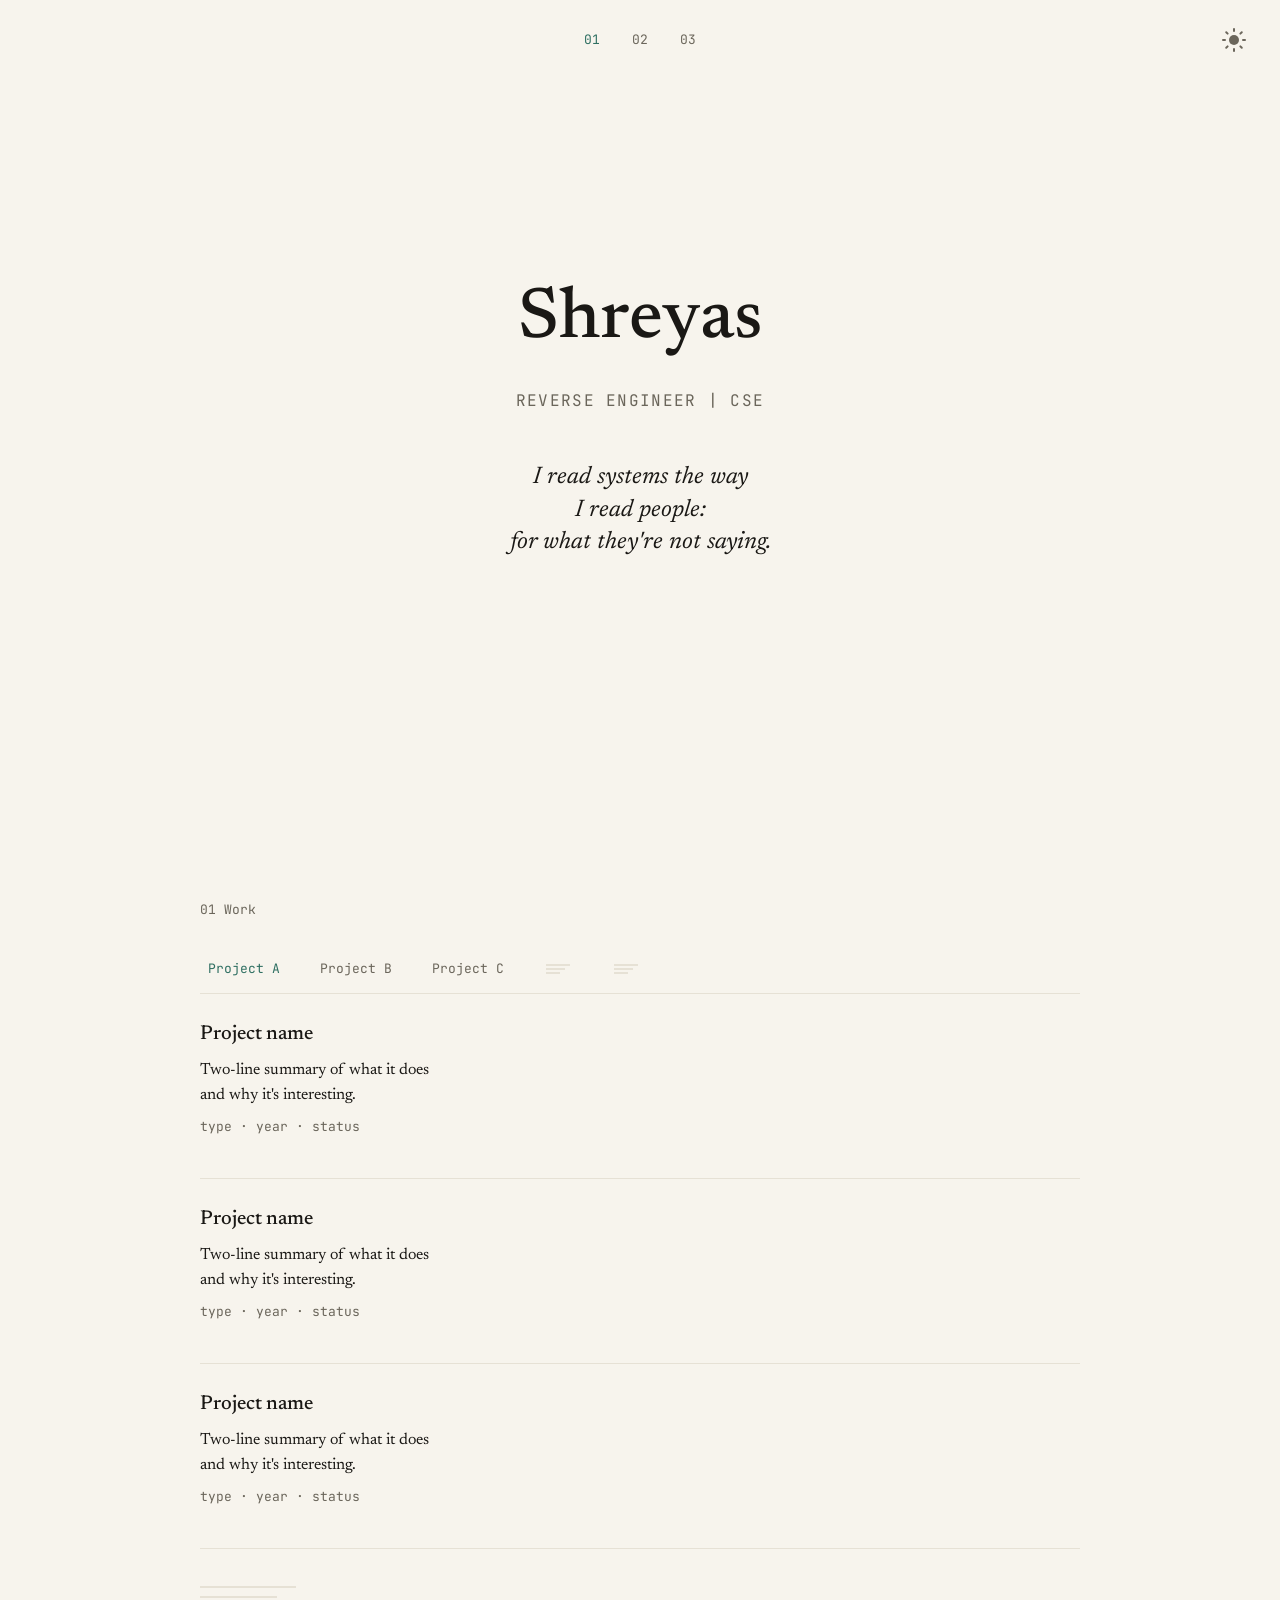
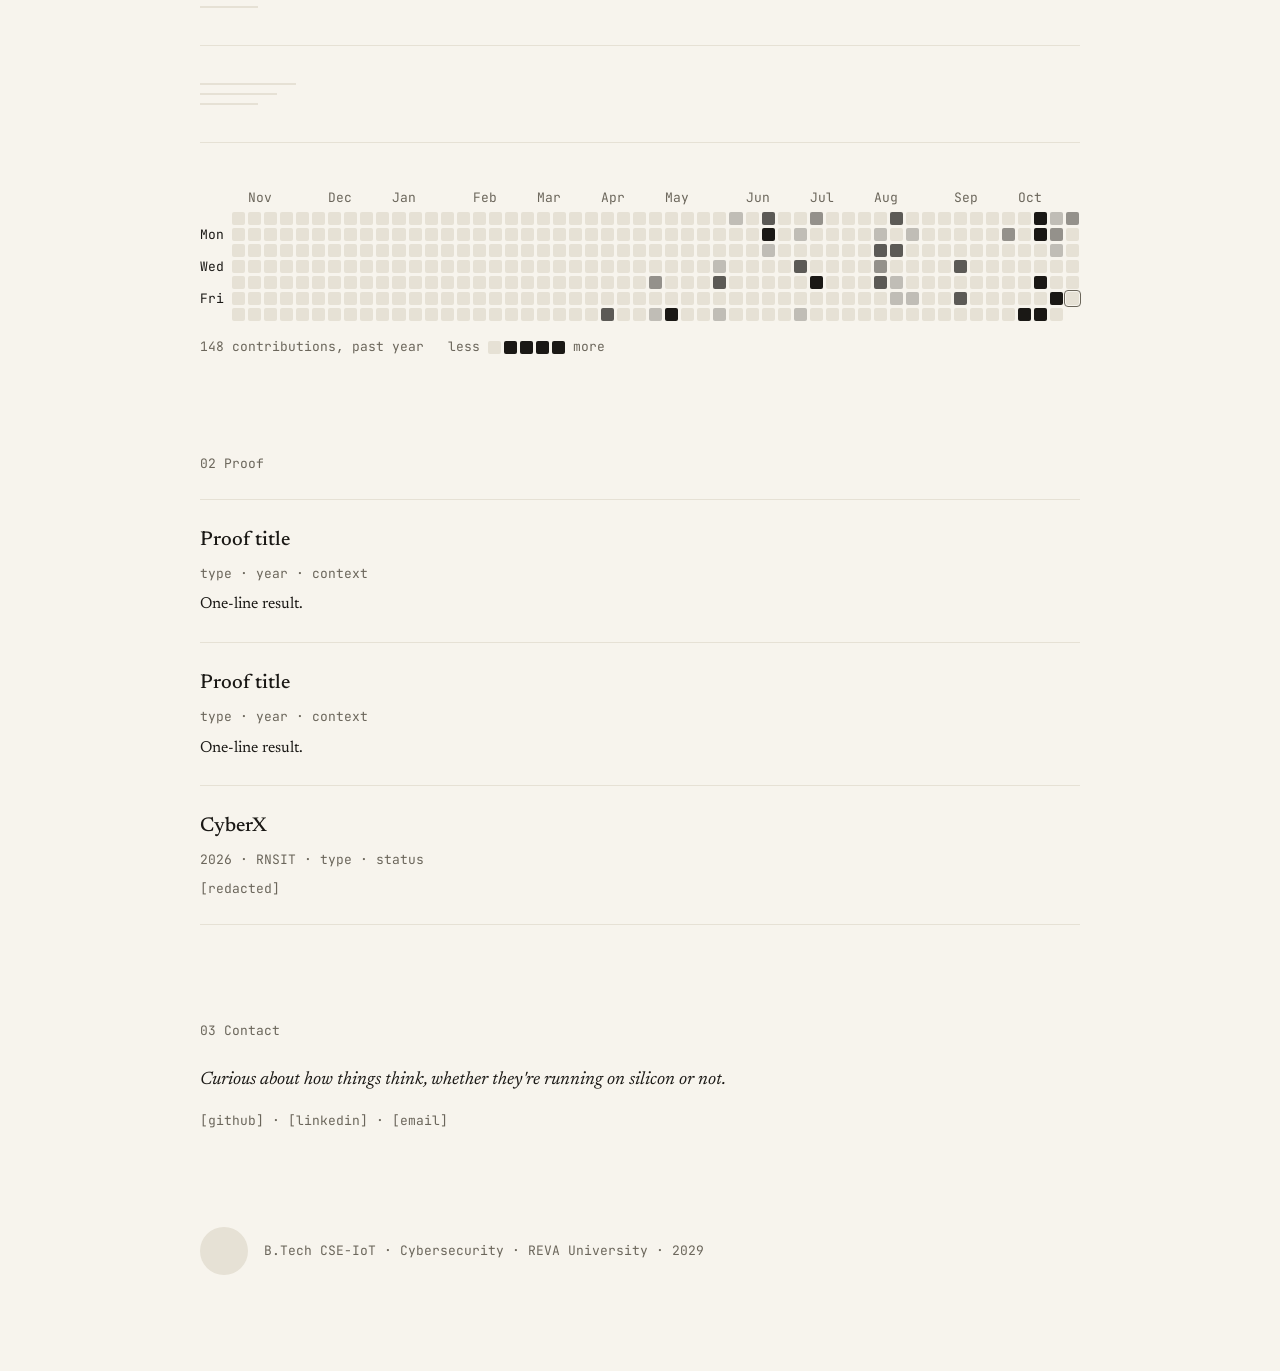
==== index.html @ 05c8cd56 "motion: simple hero disperse, aligned top row" ====
<!DOCTYPE html>
<html lang="en">
<head>
  <meta charset="UTF-8">
  <meta name="viewport" content="width=device-width, initial-scale=1.0, viewport-fit=cover">
  <title>Shreyas | Portfolio</title>
  <meta name="description" content="Reverse Engineer | CSE">

  <!-- Open Graph -->
  <meta property="og:title" content="Shreyas | Portfolio">
  <meta property="og:description" content="Reverse Engineer | CSE">
  <!-- TODO(domain): Set absolute URL once production domain is finalized (e.g. https://<domain>/assets/og.png) -->
  <meta property="og:image" content="assets/og.png">
  <meta property="og:type" content="website">

  <!-- Favicon & Touch Icons -->
  <link rel="icon" type="image/png" sizes="32x32" href="assets/favicon-32.png">
  <link rel="icon" type="image/png" sizes="192x192" href="assets/favicon-192.png">
  <link rel="apple-touch-icon" sizes="180x180" href="assets/apple-touch-icon.png">

  <!-- Fonts: self-hosted (styles.css), above-the-fold faces preloaded -->
  <link rel="preload" href="assets/fonts/newsreader-roman.woff2" as="font" type="font/woff2" crossorigin>
  <link rel="preload" href="assets/fonts/newsreader-italic.woff2" as="font" type="font/woff2" crossorigin>
  <link rel="preload" href="assets/fonts/jetbrains-mono.woff2" as="font" type="font/woff2" crossorigin>

  <!-- Browser chrome: --color-bg per theme. These values mirror the CSS tokens. -->
  <meta name="theme-color" content="#F7F4ED">
  <meta name="theme-color" content="#F7F4ED" media="(prefers-color-scheme: light)">
  <meta name="theme-color" content="#0F0E0E" media="(prefers-color-scheme: dark)">

  <!-- Theme Initialization to prevent FOUC -->
  <script>
    (function() {
      function getTheme() {
        try { return localStorage.getItem('theme'); } catch(e) { return null; }
      }
      var theme = getTheme();
      if (theme === 'dark' || theme === 'light') {
        document.documentElement.setAttribute('data-theme', theme);
      } else {
        document.documentElement.setAttribute('data-theme', window.matchMedia('(prefers-color-scheme: dark)').matches ? 'dark' : 'light');
      }

      // Browser chrome follows the resolved theme (saved override included),
      // reusing the hex from the matching meta above.
      var resolved = document.documentElement.getAttribute('data-theme');
      var metas = document.querySelectorAll('meta[name="theme-color"]');
      var color = document.querySelector('meta[name="theme-color"][media*="' + resolved + '"]').getAttribute('content');
      for (var i = 0; i < metas.length; i++) metas[i].setAttribute('content', color);
    })();
  </script>
  <link rel="stylesheet" href="styles.css">
</head>
<body>

  <header class="topbar">
    <div class="topbar-inner">
      <a class="topbar-name" href="#top">Shreyas</a>
      <nav aria-label="Primary navigation">
        <ul class="nav-list">
          <li><a href="#work" class="nav-link" data-section="work" aria-current="location"><span class="nav-copy">Work</span></a></li>
          <li><a href="#proof" class="nav-link" data-section="proof"><span class="nav-copy">Proof</span></a></li>
          <!-- Uncomment this link when enabling the Writeups section.
          <li><a href="#writeups" class="nav-link" data-section="writeups"><span class="nav-copy">Writeups</span></a></li>
          -->
          <li><a href="#contact" class="nav-link" data-section="contact"><span class="nav-copy">Contact</span></a></li>
        </ul>
      </nav>
    </div>

    <button class="theme-toggle" aria-label="Toggle theme" title="Toggle theme">
      <svg width="24" height="24" viewBox="0 0 24 24" fill="none" stroke="currentColor" stroke-width="2" stroke-linecap="round" stroke-linejoin="round">
        <mask id="moon-mask">
          <rect x="0" y="0" width="100%" height="100%" fill="white"/>
          <circle class="moon-mask" cx="15" cy="9" r="6" fill="black"/>
        </mask>
        <circle class="sun-core" cx="12" cy="12" r="5" mask="url(#moon-mask)" fill="currentColor" stroke="none"/>
        <g class="sun-rays">
          <line x1="12" y1="1" x2="12" y2="3"/>
          <line x1="12" y1="21" x2="12" y2="23"/>
          <line x1="4.22" y1="4.22" x2="5.64" y2="5.64"/>
          <line x1="18.36" y1="18.36" x2="19.78" y2="19.78"/>
          <line x1="1" y1="12" x2="3" y2="12"/>
          <line x1="21" y1="12" x2="23" y2="12"/>
          <line x1="4.22" y1="19.78" x2="5.64" y2="18.36"/>
          <line x1="18.36" y1="5.64" x2="19.78" y2="4.22"/>
        </g>
      </svg>
    </button>
  </header>

  <main class="site-main">
    <section id="top" class="hero" aria-labelledby="hero-name">
      <div class="hero-content">
        <h1 class="hero-name" id="hero-name">Shreyas</h1>
        <p class="hero-title">REVERSE ENGINEER | CSE</p>
        <blockquote class="hero-quote">
          <span>I read systems the way</span>
          <span>I read people:</span>
          <span>for what they're not saying.</span>
        </blockquote>
      </div>
    </section>

    <div class="content-column">
      <section id="work" class="section" aria-labelledby="work-heading">
        <h2 id="work-heading" class="section-label">Work</h2>
        <div class="work-tablist" role="tablist" aria-label="Work projects" aria-orientation="horizontal">
          <button id="work-tab-01" class="work-tab" type="button" role="tab" aria-selected="true" aria-controls="work-panel-01" tabindex="0" data-repo="">Project A</button>
          <button id="work-tab-02" class="work-tab" type="button" role="tab" aria-selected="false" aria-controls="work-panel-02" tabindex="-1" data-repo="">Project B</button>
          <button id="work-tab-03" class="work-tab" type="button" role="tab" aria-selected="false" aria-controls="work-panel-03" tabindex="-1" data-repo="">Project C</button>
          <button id="work-tab-04" class="work-tab work-tab--redacted" type="button" role="tab" aria-selected="false" aria-controls="work-panel-04" aria-label="Redacted" tabindex="-1" data-repo=""><span class="redacted-bars" aria-hidden="true"><span></span><span></span><span></span></span></button>
          <button id="work-tab-05" class="work-tab work-tab--redacted" type="button" role="tab" aria-selected="false" aria-controls="work-panel-05" aria-label="Redacted" tabindex="-1" data-repo=""><span class="redacted-bars" aria-hidden="true"><span></span><span></span><span></span></span></button>
          <span class="work-tab-underline" aria-hidden="true"></span>
        </div>

        <div class="work-panels">
          <div id="work-panel-01" class="work-panel is-current" role="tabpanel" aria-labelledby="work-tab-01" tabindex="0" data-repo="">
            <h3 class="work-title" data-placeholder>Project name</h3>
            <p class="work-summary" data-placeholder>Two-line summary of what it does<br>and why it's interesting.</p>
            <p class="work-meta" data-placeholder>type · year · status</p>
            <div class="work-links">
              <a class="work-link" data-url="" data-placeholder="GitHub URL" hidden>[github]</a>
              <a class="work-link" data-url="" data-placeholder="site URL" hidden>[site]</a>
            </div>
          </div>
          <div id="work-panel-02" class="work-panel" role="tabpanel" aria-labelledby="work-tab-02" tabindex="0" data-repo="">
            <h3 class="work-title" data-placeholder>Project name</h3>
            <p class="work-summary" data-placeholder>Two-line summary of what it does<br>and why it's interesting.</p>
            <p class="work-meta" data-placeholder>type · year · status</p>
            <div class="work-links">
              <a class="work-link" data-url="" data-placeholder="GitHub URL" hidden>[github]</a>
              <a class="work-link" data-url="" data-placeholder="site URL" hidden>[site]</a>
            </div>
          </div>
          <div id="work-panel-03" class="work-panel" role="tabpanel" aria-labelledby="work-tab-03" tabindex="0" data-repo="">
            <h3 class="work-title" data-placeholder>Project name</h3>
            <p class="work-summary" data-placeholder>Two-line summary of what it does<br>and why it's interesting.</p>
            <p class="work-meta" data-placeholder>type · year · status</p>
            <div class="work-links">
              <a class="work-link" data-url="" data-placeholder="GitHub URL" hidden>[github]</a>
              <a class="work-link" data-url="" data-placeholder="site URL" hidden>[site]</a>
            </div>
          </div>
          <div id="work-panel-04" class="work-panel work-panel--redacted" role="tabpanel" aria-labelledby="work-tab-04" tabindex="0" data-repo="">
            <div class="redacted-reveal" role="group" aria-label="Redacted" tabindex="0">
              <span class="redacted-bars" aria-hidden="true"><span></span><span></span><span></span></span>
              <span class="redacted-copy" aria-hidden="true">in progress</span>
            </div>
          </div>
          <div id="work-panel-05" class="work-panel work-panel--redacted" role="tabpanel" aria-labelledby="work-tab-05" tabindex="0" data-repo="">
            <div class="redacted-reveal" role="group" aria-label="Redacted" tabindex="0">
              <span class="redacted-bars" aria-hidden="true"><span></span><span></span><span></span></span>
              <span class="redacted-copy" aria-hidden="true">in progress</span>
            </div>
          </div>
        </div>

        <!-- Existing contribution renderer; data remains in GitHub GraphQL calendar shape. -->
        <div class="contrib" data-src="data/contributions.json">
          <div class="contrib-scroll">
            <div class="contrib-wrap">
              <div class="contrib-head">
                <div class="contrib-weekdays-spacer" aria-hidden="true"></div>
                <div class="contrib-months" aria-hidden="true"></div>
              </div>
              <div class="contrib-body">
                <div class="contrib-weekdays" aria-hidden="true">
                  <span class="contrib-weekday"></span>
                  <span class="contrib-weekday">Mon</span>
                  <span class="contrib-weekday"></span>
                  <span class="contrib-weekday">Wed</span>
                  <span class="contrib-weekday"></span>
                  <span class="contrib-weekday">Fri</span>
                  <span class="contrib-weekday"></span>
                </div>
                <div class="contrib-grid" role="img" aria-label="GitHub contributions, past year"></div>
              </div>
            </div>
          </div>
          <div class="contrib-tooltip" aria-hidden="true"></div>
          <p class="contrib-meta">
            <span class="contrib-total">148 contributions, past year</span>
            <span class="contrib-legend" role="group" aria-label="Filter contribution intensity">
              less
              <span class="contrib-swatches">
                <span class="contrib-cell" data-level="0" tabindex="0" role="button" aria-label="Filter level 0"></span>
                <span class="contrib-cell" data-level="1" tabindex="0" role="button" aria-label="Filter level 1"></span>
                <span class="contrib-cell" data-level="2" tabindex="0" role="button" aria-label="Filter level 2"></span>
                <span class="contrib-cell" data-level="3" tabindex="0" role="button" aria-label="Filter level 3"></span>
                <span class="contrib-cell" data-level="4" tabindex="0" role="button" aria-label="Filter level 4"></span>
              </span>
              more
            </span>
          </p>
          <span class="contrib-live" aria-live="polite"></span>
        </div>
      </section>

      <section id="proof" class="section" aria-labelledby="proof-heading">
        <h2 id="proof-heading" class="section-label">Proof</h2>
        <div class="proof-list">
          <article class="proof-row">
            <h3 class="proof-title" data-placeholder>Proof title</h3>
            <p class="proof-meta" data-placeholder>type · year · context</p>
            <p class="proof-result" data-placeholder>One-line result.</p>
          </article>
          <article class="proof-row">
            <h3 class="proof-title" data-placeholder>Proof title</h3>
            <p class="proof-meta" data-placeholder>type · year · context</p>
            <p class="proof-result" data-placeholder>One-line result.</p>
          </article>
          <article class="proof-row">
            <h3 class="proof-title">CyberX</h3>
            <p class="proof-meta">2026 · RNSIT · <span data-placeholder>type · status</span></p>
            <p class="proof-result proof-result--withheld">[redacted]</p>
          </article>
        </div>
      </section>

      <!-- Uncomment this section when enabling the Writeups navigation link.
      <section id="writeups" class="section">
        <h2 class="section-label">Writeups</h2>
        <div class="divider"></div>
      </section>
      -->

      <section id="contact" class="section" aria-labelledby="contact-heading">
        <h2 id="contact-heading" class="section-label">Contact</h2>
        <p class="contact-statement">Curious about how things think, whether they're running on silicon or not.</p>
        <p class="contact-links">
          <a class="contact-link" href="https://github.com/ShreyasLoL" target="_blank" rel="noopener noreferrer">[github]</a>
          <span aria-hidden="true">·</span>
          <a class="contact-link" href="https://www.linkedin.com/in/shreyasis-5a87722b9/" target="_blank" rel="noopener noreferrer">[linkedin]</a>
          <span aria-hidden="true">·</span>
          <a class="contact-link" href="mailto:your-email@example.com" data-placeholder="email address">[email]</a>
        </p>
      </section>

      <div class="hero-education">
        <div class="avatar" role="img" aria-label="Photo of Shreyas">
          <img
            src="assets/avatar.jpg"
            alt="Shreyas I Sutrave"
            width="48"
            height="48"
            decoding="async"
            onerror="this.parentElement.classList.add('avatar--placeholder'); this.style.display='none';"
          >
        </div>
        <p>B.Tech CSE-IoT · Cybersecurity · REVA University · 2029</p>
      </div>
    </div>
  </main>

  <script src="script.js"></script>
  <script src="contributions.js"></script>
</body>
</html>
---- styles.css ----
/* ============================================================
   Fonts
   ============================================================ */

/* Self-hosted, Latin subset. Newsreader roman is one variable file
   (wght 400–500) so the name and body share a single request. */
@font-face {
  font-family: 'Newsreader';
  font-style: normal;
  font-weight: 400 500;
  font-display: swap;
  src: url('assets/fonts/newsreader-roman.woff2') format('woff2');
}

@font-face {
  font-family: 'Newsreader';
  font-style: italic;
  font-weight: 400;
  font-display: swap;
  src: url('assets/fonts/newsreader-italic.woff2') format('woff2');
}

@font-face {
  font-family: 'JetBrains Mono';
  font-style: normal;
  font-weight: 400;
  font-display: swap;
  src: url('assets/fonts/jetbrains-mono.woff2') format('woff2');
}

/* Metric-matched fallbacks: a local system font resized and re-spaced to
   the webfont, so the swap doesn't move anything. Values come from the font
   files (HarfBuzz-shaped widths of the page copy, OS/2 typo metrics).
   Liberation fonts share Times New Roman / Courier New metrics. */
@font-face {
  font-family: 'Newsreader Fallback';
  font-style: normal;
  font-weight: 400;
  src: local('Times New Roman'), local('TimesNewRomanPSMT'), local('Liberation Serif');
  size-adjust: 105.72%;
  ascent-override: 69.52%;
  descent-override: 25.07%;
  line-gap-override: 0%;
}

@font-face {
  font-family: 'Newsreader Fallback';
  font-style: normal;
  font-weight: 500;
  src: local('Times New Roman'), local('TimesNewRomanPSMT'), local('Liberation Serif');
  size-adjust: 106.15%;
  ascent-override: 69.24%;
  descent-override: 24.96%;
  line-gap-override: 0%;
}

@font-face {
  font-family: 'Newsreader Fallback';
  font-style: italic;
  font-weight: 400;
  src: local('Times New Roman Italic'), local('TimesNewRomanPS-ItalicMT'), local('Liberation Serif Italic');
  size-adjust: 97.74%;
  ascent-override: 75.20%;
  descent-override: 27.11%;
  line-gap-override: 0%;
}

@font-face {
  font-family: 'JetBrains Mono Fallback';
  font-style: normal;
  font-weight: 400;
  src: local('Courier New'), local('CourierNewPSMT'), local('Liberation Mono');
  size-adjust: 99.98%;
  ascent-override: 102.02%;
  descent-override: 30.00%;
  line-gap-override: 0%;
}

/* ============================================================
   Design Tokens
   ============================================================ */

:root {
  /* ---- Spacing (8px base) ---- */
  --space-1: 8px;
  --space-2: 16px;
  --space-3: 24px;
  --space-4: 48px;
  --space-5: 96px;

  /* ---- Typography ---- */
  --font-body: 'Newsreader', 'Newsreader Fallback', serif;
  --font-mono: 'JetBrains Mono', 'JetBrains Mono Fallback', monospace;
  --p: 0;

  --size-name: 30px;
  --size-title: 20px;
  --size-statement: 18px;
  --size-body: 16px;
  --size-meta: 13px;
  --size-hero-name: clamp(44px, 7vw, 72px);
  --size-hero-title: clamp(14px, 1.4vw, 16px);
  --size-hero-quote: clamp(18px, 2vw, 24px);
  --height-topbar: 80px;
  --width-column: 880px;

  --weight-normal: 400;
  --weight-medium: 500;

  --leading-body: 1.6;

  /* ---- Light palette (default) ---- */
  --color-bg: #F7F4ED;
  --color-divider: #E6E1D5;
  --color-secondary: #6B665B;
  --color-text: #1A1815;
  --color-accent: #2F6F62;

  /* Native UI (scrollbars, form controls, overscroll) follows the theme. */
  color-scheme: light;
}

/* ---- Dark palette ---- */
@media (prefers-color-scheme: dark) {
  :root:not([data-theme="light"]) {
    --color-bg: #0F0E0E;
    --color-divider: #282624;
    --color-secondary: #8F8B82;
    --color-text: #ECE8DF;
    --color-accent: #5FB3A0;
    color-scheme: dark;
  }
}

:root[data-theme="dark"] {
  --color-bg: #0F0E0E;
  --color-divider: #282624;
  --color-secondary: #8F8B82;
  --color-text: #ECE8DF;
  --color-accent: #5FB3A0;
  color-scheme: dark;
}

:root[data-theme="light"] {
  --color-bg: #F7F4ED;
  --color-divider: #E6E1D5;
  --color-secondary: #6B665B;
  --color-text: #1A1815;
  --color-accent: #2F6F62;
  color-scheme: light;
}

/* ============================================================
   Reset & Base
   ============================================================ */

*, *::before, *::after {
  margin: 0;
  padding: 0;
  box-sizing: border-box;
}

html {
  scroll-behavior: smooth;
}

body {
  font-family: var(--font-body);
  font-size: var(--size-body);
  font-weight: var(--weight-normal);
  line-height: var(--leading-body);
  color: var(--color-text);
  background-color: var(--color-bg);
  -webkit-font-smoothing: antialiased;
  -moz-osx-font-smoothing: grayscale;
}

/* ---- Selection ---- */

::selection {
  background-color: var(--color-accent);
  color: var(--color-bg);
}

/* ---- Links ---- */

a {
  color: var(--color-text);
  text-decoration: none;
  transition: color 200ms cubic-bezier(0.22, 1, 0.36, 1);
}

@media (hover: hover) {
  a:hover {
    color: var(--color-accent);
  }
}

/* ---- Focus ---- */

:focus-visible {
  outline: 2px solid var(--color-accent);
  outline-offset: 2px;
}

/* ============================================================
   View Transitions (theme switch)
   ============================================================ */

::view-transition-old(root),
::view-transition-new(root) {
  animation: none;
  mix-blend-mode: normal;
}

/* To light (default): new layer on top, grows out of the toggle. */
::view-transition-old(root) {
  z-index: 1;
}

::view-transition-new(root) {
  z-index: 9999;
}

/* To dark: old (light) layer on top, collapses into the toggle. */
.theme-transition-dark::view-transition-old(root) {
  z-index: 9999;
}

.theme-transition-dark::view-transition-new(root) {
  z-index: 1;
}

/* The toggle is captured as its own layer, painted above both root
   snapshots and rendered live, so the icon morph stays visible for the
   whole reveal in either direction (otherwise the static old snapshot
   covers it until the circle reaches the button). */
.theme-toggle {
  view-transition-name: theme-toggle;
}

::view-transition-group(theme-toggle) {
  animation: none;
}

::view-transition-old(theme-toggle) {
  animation: none;
  opacity: 0;
}

::view-transition-new(theme-toggle) {
  animation: none;
  mix-blend-mode: normal;
}

/* While switching, disable transitions so they don't fight the snapshot, except on toggle icon */
html.theme-switching,
html.theme-switching *:not(.theme-toggle):not(.theme-toggle *) {
  transition: none !important;
}

/* ---- Theme Toggle ---- */

.theme-toggle {
  position: fixed;
  top: calc((var(--height-topbar) - 44px) / 2);
  right: 24px;
  z-index: 100;
  display: flex;
  align-items: center;
  justify-content: center;
  width: 44px;
  height: 44px;
  padding: 0;
  background: none;
  border: none;
  cursor: pointer;
  color: var(--color-secondary);
  transition: color 200ms cubic-bezier(0.22, 1, 0.36, 1);
  pointer-events: auto;
}

@media (hover: hover) {
  .theme-toggle:hover {
    color: var(--color-accent);
  }
}

.theme-toggle:focus {
  outline: none;
}

.theme-toggle:focus-visible {
  outline: 2px solid var(--color-accent);
  outline-offset: 2px;
}

/* Sun/Moon icon base & morph (600ms, in sync with the page reveal) */
.theme-toggle svg {
  transform-origin: center;
  transform: rotate(0deg) scale(1);
  transition: transform 600ms cubic-bezier(0.22, 1, 0.36, 1);
}

@media (hover: hover) {
  .theme-toggle:hover svg {
    transform: rotate(0deg) scale(1.08);
  }
}

/* fill-box + center: the rays group's box is centered on the core (12,12),
   so scaling it pulls every ray toward / pushes it away from the core. */
.theme-toggle .sun-core,
.theme-toggle .sun-rays,
.theme-toggle .moon-mask {
  transform-box: fill-box;
  transform-origin: center;
}

/* To light: rays appear immediately and grow out of the core. */
.theme-toggle .sun-rays {
  transition: transform 600ms cubic-bezier(0.22, 1, 0.36, 1) 0ms,
              opacity 240ms cubic-bezier(0.22, 1, 0.36, 1) 0ms;
}

.theme-toggle .sun-core {
  transition: transform 600ms cubic-bezier(0.22, 1, 0.36, 1) 60ms;
}

.theme-toggle .moon-mask {
  transition: transform 600ms cubic-bezier(0.22, 1, 0.36, 1) 100ms;
}

/* Light mode: show sun (rays visible, mask off-screen) */
[data-theme="light"] .theme-toggle svg,
:root:not([data-theme]) .theme-toggle svg {
  transform: rotate(0deg) scale(1);
}

@media (hover: hover) {
  [data-theme="light"] .theme-toggle:hover svg,
  :root:not([data-theme]) .theme-toggle:hover svg {
    transform: rotate(0deg) scale(1.08);
  }
}

[data-theme="light"] .theme-toggle .sun-core,
:root:not([data-theme]) .theme-toggle .sun-core {
  transform: scale(1);
}

[data-theme="light"] .theme-toggle .sun-rays,
:root:not([data-theme]) .theme-toggle .sun-rays {
  transform: scale(1) rotate(0);
  opacity: 1;
}

[data-theme="light"] .theme-toggle .moon-mask,
:root:not([data-theme]) .theme-toggle .moon-mask {
  transform: translate(20px, -20px);
}

/* Dark mode: show moon (rays retracted/hidden, mask slides in) */
[data-theme="dark"] .theme-toggle svg {
  transform: rotate(40deg) scale(1);
}

@media (hover: hover) {
  [data-theme="dark"] .theme-toggle:hover svg {
    transform: rotate(40deg) scale(1.08);
  }
}

[data-theme="dark"] .theme-toggle .sun-core {
  transform: scale(1.35);
}

/* To dark: rays are pulled all the way into the core, fading only as they
   arrive, so the retraction is visible rather than a fade. */
[data-theme="dark"] .theme-toggle .sun-rays {
  transform: scale(0) rotate(-90deg);
  opacity: 0;
  transition: transform 600ms cubic-bezier(0.22, 1, 0.36, 1) 0ms,
              opacity 240ms cubic-bezier(0.22, 1, 0.36, 1) 360ms;
}

[data-theme="dark"] .theme-toggle .moon-mask {
  transform: translate(0, 0);
}

/* System dark with no explicit data-theme */
@media (prefers-color-scheme: dark) {
  :root:not([data-theme]) .theme-toggle svg {
    transform: rotate(40deg) scale(1);
  }

  @media (hover: hover) {
    :root:not([data-theme]) .theme-toggle:hover svg {
      transform: rotate(40deg) scale(1.08);
    }
  }

  :root:not([data-theme]) .theme-toggle .sun-core {
    transform: scale(1.35);
  }

  :root:not([data-theme]) .theme-toggle .sun-rays {
    transform: scale(0) rotate(-90deg);
    opacity: 0;
    transition: transform 600ms cubic-bezier(0.22, 1, 0.36, 1) 0ms,
                opacity 240ms cubic-bezier(0.22, 1, 0.36, 1) 360ms;
  }

  :root:not([data-theme]) .theme-toggle .moon-mask {
    transform: translate(0, 0);
  }
}

/* ============================================================
   Layout
   ============================================================ */

.topbar {
  position: fixed;
  inset: 0 0 auto;
  z-index: 50;
  height: var(--height-topbar);
  background-color: transparent;
  pointer-events: none;
}

.topbar::before {
  content: '';
  position: absolute;
  inset: 0;
  z-index: 0;
  background: color-mix(in srgb, var(--color-bg) 72%, transparent);
  opacity: clamp(0, calc((var(--p) - 0.50) / 0.35), 1);
  -webkit-backdrop-filter: blur(16px);
  backdrop-filter: blur(16px);
  pointer-events: none;
}

@supports not (backdrop-filter: blur(1px)) {
  .topbar::before {
    background: color-mix(in srgb, var(--color-bg) 92%, transparent);
  }
}

@media (prefers-reduced-transparency: reduce) {
  .topbar::before {
    background: var(--color-bg);
    -webkit-backdrop-filter: none;
    backdrop-filter: none;
  }
}

html.theme-switching .topbar::before {
  -webkit-backdrop-filter: none;
  backdrop-filter: none;
}

.topbar::after {
  content: '';
  position: absolute;
  inset: auto 0 0;
  height: 1px;
  background-color: var(--color-divider);
  opacity: clamp(0, calc((var(--p) - 0.50) / 0.35), 1);
  pointer-events: none;
}

.topbar-inner {
  position: relative;
  z-index: 1;
  display: grid;
  grid-template-columns: 1fr auto 1fr;
  align-items: center;
  width: calc(100% - var(--space-3) - var(--space-3));
  max-width: var(--width-column);
  height: 100%;
  margin-inline: auto;
  pointer-events: auto;
}

.topbar nav {
  grid-column: 2;
  grid-row: 1;
}

.topbar-name {
  grid-column: 1;
  grid-row: 1;
  justify-self: start;
  font-size: var(--size-name);
  font-weight: var(--weight-medium);
  opacity: clamp(0, calc((var(--p) - 0.60) / 0.25), 1);
}

.nav-list {
  display: flex;
  align-items: center;
  gap: var(--space-3);
  list-style: none;
  counter-reset: nav;
}

.nav-list li {
  counter-increment: nav;
}

.nav-link {
  display: inline-flex;
  align-items: center;
  justify-content: center;
  min-height: 44px;
  min-width: 24px;
  padding-block: var(--space-1);
  font-family: var(--font-mono);
  font-size: var(--size-meta);
  color: var(--color-secondary);
  transition: color 200ms cubic-bezier(0.22, 1, 0.36, 1);
}

.nav-link::before {
  content: counter(nav, decimal-leading-zero);
}

.nav-link[aria-current="location"] {
  color: var(--color-accent);
}

.nav-copy {
  position: absolute;
  width: 1px;
  height: 1px;
  padding: 0;
  margin: -1px;
  overflow: hidden;
  clip-path: inset(50%);
  white-space: nowrap;
}

@media (hover: hover) {
  .nav-link:hover {
    color: var(--color-accent);
  }
}

.hero {
  display: grid;
  place-items: center;
  height: 100svh;
  min-height: 100svh;
  padding-block: var(--height-topbar) calc(var(--space-5) + var(--space-4));
  text-align: center;
}

.hero-content {
  display: flex;
  flex-direction: column;
  align-items: center;
  gap: 0;
  width: calc(100% - var(--space-3) - var(--space-3));
}

.hero-name {
  font-size: var(--size-hero-name);
  font-weight: var(--weight-medium);
  line-height: 1.2;
  text-wrap: balance;
  opacity: clamp(0, calc((0.65 - var(--p)) / 0.55), 1);
  transform: translateY(calc(-24px * clamp(0, calc(var(--p) / 0.65), 1)));
}

.hero-name.is-entering {
  animation: hero-enter 300ms cubic-bezier(0.22, 1, 0.36, 1) both;
}

.hero-title.is-entering,
.hero-quote.is-entering,
.hero-education.is-entering {
  animation: hero-enter 300ms cubic-bezier(0.22, 1, 0.36, 1) both;
}

.hero-title.is-entering { animation-delay: 150ms; }
.hero-quote.is-entering { animation-delay: 300ms; }
.hero-education.is-entering { animation-delay: 450ms; }

@keyframes hero-enter {
  from { opacity: 0; transform: translateY(8px); }
  to { opacity: 1; transform: translateY(0); }
}

.hero-title {
  font-family: var(--font-mono);
  font-size: var(--size-hero-title);
  font-weight: var(--weight-normal);
  color: var(--color-secondary);
  letter-spacing: 0.08em;
  opacity: clamp(0, calc((0.50 - var(--p)) / 0.50), 1);
  transform: translateY(calc(-16px * clamp(0, calc(var(--p) / 0.50), 1)));
  margin-top: var(--space-3);
}

.hero-quote {
  font-size: var(--size-hero-quote);
  font-style: italic;
  font-weight: var(--weight-normal);
  line-height: 1.35;
  color: var(--color-text);
  text-wrap: balance;
  opacity: clamp(0, calc((0.35 - var(--p)) / 0.35), 1);
  transform: translateY(calc(-8px * clamp(0, calc(var(--p) / 0.35), 1)));
  margin-top: var(--space-4);
}

.hero-quote span {
  display: block;
}

.hero-education {
  display: flex;
  align-items: center;
  justify-content: flex-start;
  gap: var(--space-2);
  margin-top: var(--space-4);
  font-family: var(--font-mono);
  font-size: var(--size-meta);
  line-height: 1.6;
  color: var(--color-secondary);
  opacity: 1;
}

.is-scrolling .hero-name,
.is-scrolling .hero-title,
.is-scrolling .hero-quote {
  will-change: transform, opacity;
}

.avatar,
.avatar--placeholder {
  flex: 0 0 48px;
  width: 48px;
  height: 48px;
  overflow: hidden;
  border-radius: 50%;
  background-color: var(--color-divider);
}

.avatar img {
  display: block;
  width: 100%;
  height: 100%;
  object-fit: cover;
}

@media (scripting: enabled) {
  .avatar img {
    opacity: 0;
    transition: opacity 300ms cubic-bezier(0.22, 1, 0.36, 1);
  }

  .avatar img.loaded {
    opacity: 1;
  }
}

.avatar img.avatar-fallback {
  display: none;
}

.site-main {
  width: 100%;
}

.content-column {
  width: calc(100% - var(--space-3) - var(--space-3));
  max-width: var(--width-column);
  margin-inline: auto;
  padding-bottom: var(--space-5);
  counter-reset: section;
}

.section {
  margin-bottom: var(--space-5);
  scroll-margin-top: var(--height-topbar);
}

.content-column > .section {
  counter-increment: section;
}

.section:last-child {
  margin-bottom: 0;
}

.section-label {
  margin-bottom: var(--space-3);
  font-family: var(--font-mono);
  font-size: var(--size-meta);
  font-weight: var(--weight-normal);
  color: var(--color-secondary);
}

.content-column > .section > .section-label::before {
  content: counter(section, decimal-leading-zero) " ";
}

.divider {
  width: 100%;
  border: 0;
  border-top: 1px solid var(--color-divider);
}

/* ============================================================
   Work tabs and panels
   ============================================================ */

.work-tablist {
  position: relative;
  display: flex;
  align-items: center;
  gap: var(--space-3);
  width: 100%;
  overflow-x: auto;
  scrollbar-width: none;
  border-bottom: 1px solid var(--color-divider);
}

.work-tablist::-webkit-scrollbar {
  display: none;
}

.work-tab {
  flex: 0 0 auto;
  min-height: var(--space-4);
  padding-inline: var(--space-1);
  border: 0;
  background: transparent;
  font-family: var(--font-mono);
  font-size: var(--size-meta);
  color: var(--color-secondary);
  white-space: nowrap;
  cursor: pointer;
  transition: color 200ms cubic-bezier(0.22, 1, 0.36, 1);
}

.work-tab[aria-selected="true"] {
  color: var(--color-accent);
}

@media (hover: hover) {
  .work-tab:hover {
    color: var(--color-accent);
  }
}

.work-tab-underline {
  position: absolute;
  left: 0;
  bottom: -1px;
  width: 1px;
  height: 2px;
  background-color: var(--color-accent);
  transform: translateX(var(--tab-x, 0)) scaleX(var(--tab-scale, 0));
  transform-origin: left center;
  transition: transform 200ms cubic-bezier(0.22, 1, 0.36, 1);
  pointer-events: none;
}

.work-panels {
  display: block;
  margin-top: var(--space-3);
}

.work-panel {
  padding-block: var(--space-3);
  border-bottom: 1px solid var(--color-divider);
}

.work-panel:first-child {
  padding-top: 0;
}

.work-panels.is-enhanced {
  display: grid;
}

.work-panels.is-enhanced .work-panel {
  grid-area: 1 / 1;
  padding: 0;
  border: 0;
  opacity: 0;
  transform: translateY(2px);
  transition: opacity 200ms cubic-bezier(0.22, 1, 0.36, 1),
              transform 200ms cubic-bezier(0.22, 1, 0.36, 1);
}

.work-panels.is-enhanced .work-panel.is-current {
  opacity: 1;
  transform: translateY(0);
}

.work-title,
.proof-title {
  margin-bottom: var(--space-1);
  font-size: var(--size-title);
  font-weight: var(--weight-medium);
  line-height: var(--leading-body);
}

.work-summary {
  margin-bottom: var(--space-1);
  text-wrap: pretty;
}

.work-meta,
.proof-meta,
.proof-result--withheld {
  font-family: var(--font-mono);
  font-size: var(--size-meta);
  color: var(--color-secondary);
}

.work-links {
  display: flex;
  flex-wrap: wrap;
  gap: var(--space-3);
  margin-top: var(--space-2);
}

.work-link {
  font-family: var(--font-mono);
  font-size: var(--size-meta);
  color: var(--color-secondary);
}

.work-link[hidden] {
  display: none;
}

.redacted-reveal {
  position: relative;
  display: flex;
  align-items: center;
  width: max-content;
  min-height: var(--space-4);
  max-width: 100%;
  cursor: pointer;
}

.redacted-bars {
  display: flex;
  flex-direction: column;
  gap: var(--space-1);
  width: var(--space-5);
  transition: opacity 200ms cubic-bezier(0.22, 1, 0.36, 1);
}

.work-tab--redacted {
  display: inline-flex;
  align-items: center;
  justify-content: center;
  width: 44px;
}

.work-tab--redacted .redacted-bars {
  gap: 2px;
  width: 24px;
}

.redacted-bars span {
  display: block;
  height: 2px;
  background-color: var(--color-divider);
}

.redacted-bars span:nth-child(2) { width: 80%; }
.redacted-bars span:nth-child(3) { width: 60%; }

.redacted-copy {
  position: absolute;
  inset: 0;
  display: flex;
  align-items: center;
  font-family: var(--font-mono);
  font-size: var(--size-meta);
  color: var(--color-secondary);
  background-color: var(--color-bg);
  clip-path: inset(0 100% 0 0);
  transition: clip-path 200ms cubic-bezier(0.22, 1, 0.36, 1);
  white-space: nowrap;
}

.redacted-reveal:hover .redacted-copy,
.redacted-reveal:focus-visible .redacted-copy {
  clip-path: inset(0 0 0 0);
}

.redacted-reveal:hover .redacted-bars,
.redacted-reveal:focus-visible .redacted-bars {
  opacity: 0;
}

/* ============================================================
   Proof rows and contact
   ============================================================ */

.proof-list {
  border-top: 1px solid var(--color-divider);
}

.proof-row {
  padding-block: var(--space-3);
  border-bottom: 1px solid var(--color-divider);
  transition: transform 200ms cubic-bezier(0.22, 1, 0.36, 1);
}

@media (hover: hover) {
  .proof-row:hover {
    transform: translateX(2px);
  }
}

.proof-row:focus-within {
  transform: translateX(2px);
}

.proof-title {
  margin-bottom: var(--space-1);
}

.proof-result {
  margin-top: var(--space-1);
  text-wrap: pretty;
}

.proof-result--withheld {
  margin-top: var(--space-1);
}

.contact-statement {
  margin-bottom: var(--space-2);
  font-size: var(--size-statement);
  font-style: italic;
  text-wrap: balance;
}

.contact-links {
  display: flex;
  flex-wrap: wrap;
  align-items: center;
  gap: var(--space-1);
  font-family: var(--font-mono);
  font-size: var(--size-meta);
  color: var(--color-secondary);
}

/* ============================================================
   GitHub contribution grid (existing renderer)
   ============================================================ */

.contrib {
  --cg-cell: 9px;
  --cg-gap: 3px;
  --cg-label-w: 32px;
  position: relative;
  margin-top: var(--space-4);
  contain: inline-size;
}

@media (scripting: none) {
  .contrib { display: none; }
}

.contrib-scroll {
  overflow-x: auto;
  overflow-y: hidden;
  padding-block: 4px;
  margin-block: -4px;
  scrollbar-width: none;
}

.contrib-scroll.is-fit { overflow: visible; }
.contrib-scroll::-webkit-scrollbar { display: none; }

.contrib-wrap {
  width: max-content;
  min-width: 100%;
}

.contrib-head {
  display: flex;
  align-items: center;
  margin-bottom: var(--space-1);
}

.contrib-weekdays-spacer {
  width: var(--cg-label-w);
  flex-shrink: 0;
  align-self: stretch;
}

.contrib-months {
  display: grid;
  grid-template-columns: repeat(53, var(--cg-cell));
  gap: var(--cg-gap);
  width: max-content;
  font-family: var(--font-mono);
  font-size: var(--size-meta);
  line-height: 1;
  color: var(--color-secondary);
  user-select: none;
}

.contrib-month { grid-row: 1; white-space: nowrap; }

.contrib-body {
  position: relative;
  display: flex;
  align-items: flex-start;
}

.contrib-weekdays {
  display: grid;
  grid-template-rows: repeat(7, var(--cg-cell));
  gap: var(--cg-gap);
  width: var(--cg-label-w);
  flex-shrink: 0;
  font-family: var(--font-mono);
  font-size: var(--size-meta);
  line-height: 1;
  user-select: none;
  pointer-events: none;
}

.contrib-weekday {
  display: flex;
  align-items: center;
  justify-content: flex-start;
  height: var(--cg-cell);
}

.contrib-scroll:not(.is-fit) .contrib-weekdays,
.contrib-scroll:not(.is-fit) .contrib-weekdays-spacer {
  position: sticky;
  left: 0;
  z-index: 5;
  background-color: var(--color-bg);
}

.contrib-grid {
  display: grid;
  grid-template-rows: repeat(7, var(--cg-cell));
  grid-auto-columns: var(--cg-cell);
  gap: var(--cg-gap);
  width: max-content;
}

.contrib-cell {
  --cell-opacity: 1;
  display: block;
  width: var(--cg-cell);
  height: var(--cg-cell);
  border-radius: 2px;
  background-color: var(--color-divider);
}

.contrib-cell[data-level="1"],
.contrib-cell[data-level="2"],
.contrib-cell[data-level="3"],
.contrib-cell[data-level="4"] {
  background-color: var(--color-text);
}

.contrib-cell[data-level="1"] { --cell-opacity: 0.25; }
.contrib-cell[data-level="2"] { --cell-opacity: 0.45; }
.contrib-cell[data-level="3"] { --cell-opacity: 0.7; }
.contrib-cell[data-level="4"] { --cell-opacity: 1; }

.contrib-grid .contrib-cell {
  opacity: 0;
  transition: opacity 160ms cubic-bezier(0.22, 1, 0.36, 1);
}

.contrib.is-visible .contrib-grid .contrib-cell {
  opacity: var(--cell-opacity);
  transition-delay: calc((var(--col) + var(--row)) * 8ms);
}

.contrib-cell.is-today {
  outline: 1px solid var(--color-secondary);
  outline-offset: 1px;
}

.contrib-cell.is-clickable { cursor: pointer; }

.contrib-grid:focus-visible { outline: none; }

.contrib-grid:focus-visible .contrib-cell.is-active {
  outline: 2px solid var(--color-text);
  outline-offset: 1px;
}

.contrib.is-visible[data-filter-level] .contrib-grid .contrib-cell {
  opacity: 0.25;
  transition-delay: 0s;
}

.contrib.is-visible[data-filter-level="0"] .contrib-grid .contrib-cell[data-level="0"],
.contrib.is-visible[data-filter-level="1"] .contrib-grid .contrib-cell[data-level="1"],
.contrib.is-visible[data-filter-level="2"] .contrib-grid .contrib-cell[data-level="2"],
.contrib.is-visible[data-filter-level="3"] .contrib-grid .contrib-cell[data-level="3"],
.contrib.is-visible[data-filter-level="4"] .contrib-grid .contrib-cell[data-level="4"] {
  opacity: 1;
}

.contrib[data-filter-level] .contrib-swatches .contrib-cell { opacity: 0.25; }

.contrib[data-filter-level="0"] .contrib-swatches .contrib-cell[data-level="0"],
.contrib[data-filter-level="1"] .contrib-swatches .contrib-cell[data-level="1"],
.contrib[data-filter-level="2"] .contrib-swatches .contrib-cell[data-level="2"],
.contrib[data-filter-level="3"] .contrib-swatches .contrib-cell[data-level="3"],
.contrib[data-filter-level="4"] .contrib-swatches .contrib-cell[data-level="4"] {
  opacity: 1;
}

@media (hover: hover) {
  .contrib.is-visible:not([data-filter-level]) .contrib-grid:hover .contrib-cell {
    opacity: 0.6;
    transition-delay: 0s;
  }

  .contrib.is-visible:not([data-filter-level]) .contrib-grid:hover .contrib-cell:hover {
    opacity: 1;
  }
}

.contrib.is-visible:not([data-filter-level]) .contrib-grid:focus-visible .contrib-cell {
  opacity: 0.6;
  transition-delay: 0s;
}

.contrib.is-visible:not([data-filter-level]) .contrib-grid:focus-visible .contrib-cell.is-active {
  opacity: 1;
}

.contrib-tooltip {
  position: absolute;
  top: 0;
  left: 0;
  z-index: 10;
  padding: 4px var(--space-1);
  font-family: var(--font-mono);
  font-size: var(--size-meta);
  color: var(--color-bg);
  background-color: var(--color-text);
  opacity: 0;
  visibility: hidden;
  transition: opacity 150ms cubic-bezier(0.22, 1, 0.36, 1),
              visibility 150ms cubic-bezier(0.22, 1, 0.36, 1);
  pointer-events: none;
}

.contrib-tooltip.is-active { opacity: 1; visibility: visible; }

.contrib-meta {
  display: flex;
  flex-wrap: wrap;
  align-items: center;
  column-gap: var(--space-3);
  row-gap: var(--space-1);
  margin-top: var(--space-2);
  min-height: 1.6em;
  font-family: var(--font-mono);
  font-size: var(--size-meta);
  line-height: 1.6;
  color: var(--color-secondary);
}

.contrib-legend {
  display: inline-flex;
  align-items: center;
  gap: var(--space-1);
}

.contrib-swatches { display: inline-flex; gap: var(--cg-gap); }

.contrib-swatches .contrib-cell { cursor: pointer; }

.contrib-swatches .contrib-cell:focus-visible {
  outline: 2px solid var(--color-text);
  outline-offset: 1px;
}

.contrib-live {
  position: absolute;
  width: 1px;
  height: 1px;
  margin: -1px;
  overflow: hidden;
  clip-path: inset(50%);
  white-space: nowrap;
}

:focus-visible {
  outline: 2px solid var(--color-secondary);
  outline-offset: 2px;
}

/* ============================================================
   404 Page
   ============================================================ */

.page-404 {
  min-height: 100dvh;
  display: flex;
  align-items: center;
  justify-content: center;
}

.content-404 {
  max-width: 480px;
}

.row-404 {
  border-top: 1px solid var(--color-divider);
  border-bottom: none;
  padding-top: var(--space-2);
}

.identity-statement {
  font-size: var(--size-statement);
  font-style: italic;
  color: var(--color-text);
  line-height: var(--leading-body);
}

.contact-link {
  font-family: var(--font-mono);
  font-size: var(--size-meta);
  color: var(--color-secondary);
  transition: color 200ms cubic-bezier(0.22, 1, 0.36, 1);
}

@media (hover: hover) {
  .contact-link:hover {
    color: var(--color-accent);
  }
}
/* ============================================================
   Responsive Layout
   ============================================================ */

@media (max-width: 720px) {
  .hero {
    height: 100svh;
    min-height: 100svh;
  }

  .content-column {
    margin-top: var(--space-2);
    padding-bottom: calc(var(--space-5) + env(safe-area-inset-bottom));
  }

  .section {
    margin-bottom: calc(var(--space-3) + var(--space-3) + var(--space-2));
  }
}

@media (max-width: 480px) {
  .topbar-inner {
    width: calc(100% - var(--space-2) - var(--space-2));
  }

  .nav-list {
    gap: var(--space-1);
  }

  .nav-link {
    min-width: 36px;
  }
}

@media (pointer: coarse) and (min-width: 721px) {
  .nav-list {
    gap: 0;
  }

  .nav-link {
    min-width: 44px;
  }
}

@media (prefers-reduced-motion: reduce) {
  html {
    scroll-behavior: auto;
  }

  .hero-name.is-entering,
  .hero-title.is-entering,
  .hero-quote.is-entering,
  .hero-education.is-entering {
    animation: none;
  }

  .topbar-name { opacity: clamp(0, calc((var(--p) - 0.5) * 2), 1); }

  .hero-name,
  .hero-title,
  .hero-quote {
    opacity: clamp(0, calc(1 - (var(--p) * 2)), 1);
    transform: none;
  }

  .work-tab,
  a,
  .nav-link,
  .work-tab-underline,
  .work-panels.is-enhanced .work-panel,
  .redacted-bars,
  .redacted-copy,
  .proof-row,
  .contrib-grid .contrib-cell,
  .contrib-tooltip,
  .contact-link {
    transition: none !important;
  }

  .work-panels.is-enhanced .work-panel,
  .proof-row:hover,
  .proof-row:focus-within {
    transform: none;
  }

  .contrib-grid .contrib-cell,
  .contrib.is-visible .contrib-grid .contrib-cell {
    opacity: var(--cell-opacity);
    transition-delay: 0s;
  }

  .is-scrolling .hero-name,
  .is-scrolling .hero-title,
  .is-scrolling .hero-quote {
    will-change: auto;
  }

  .avatar img,
  .theme-toggle,
  .theme-toggle svg,
  .theme-toggle svg * {
    transition: none !important;
  }
}
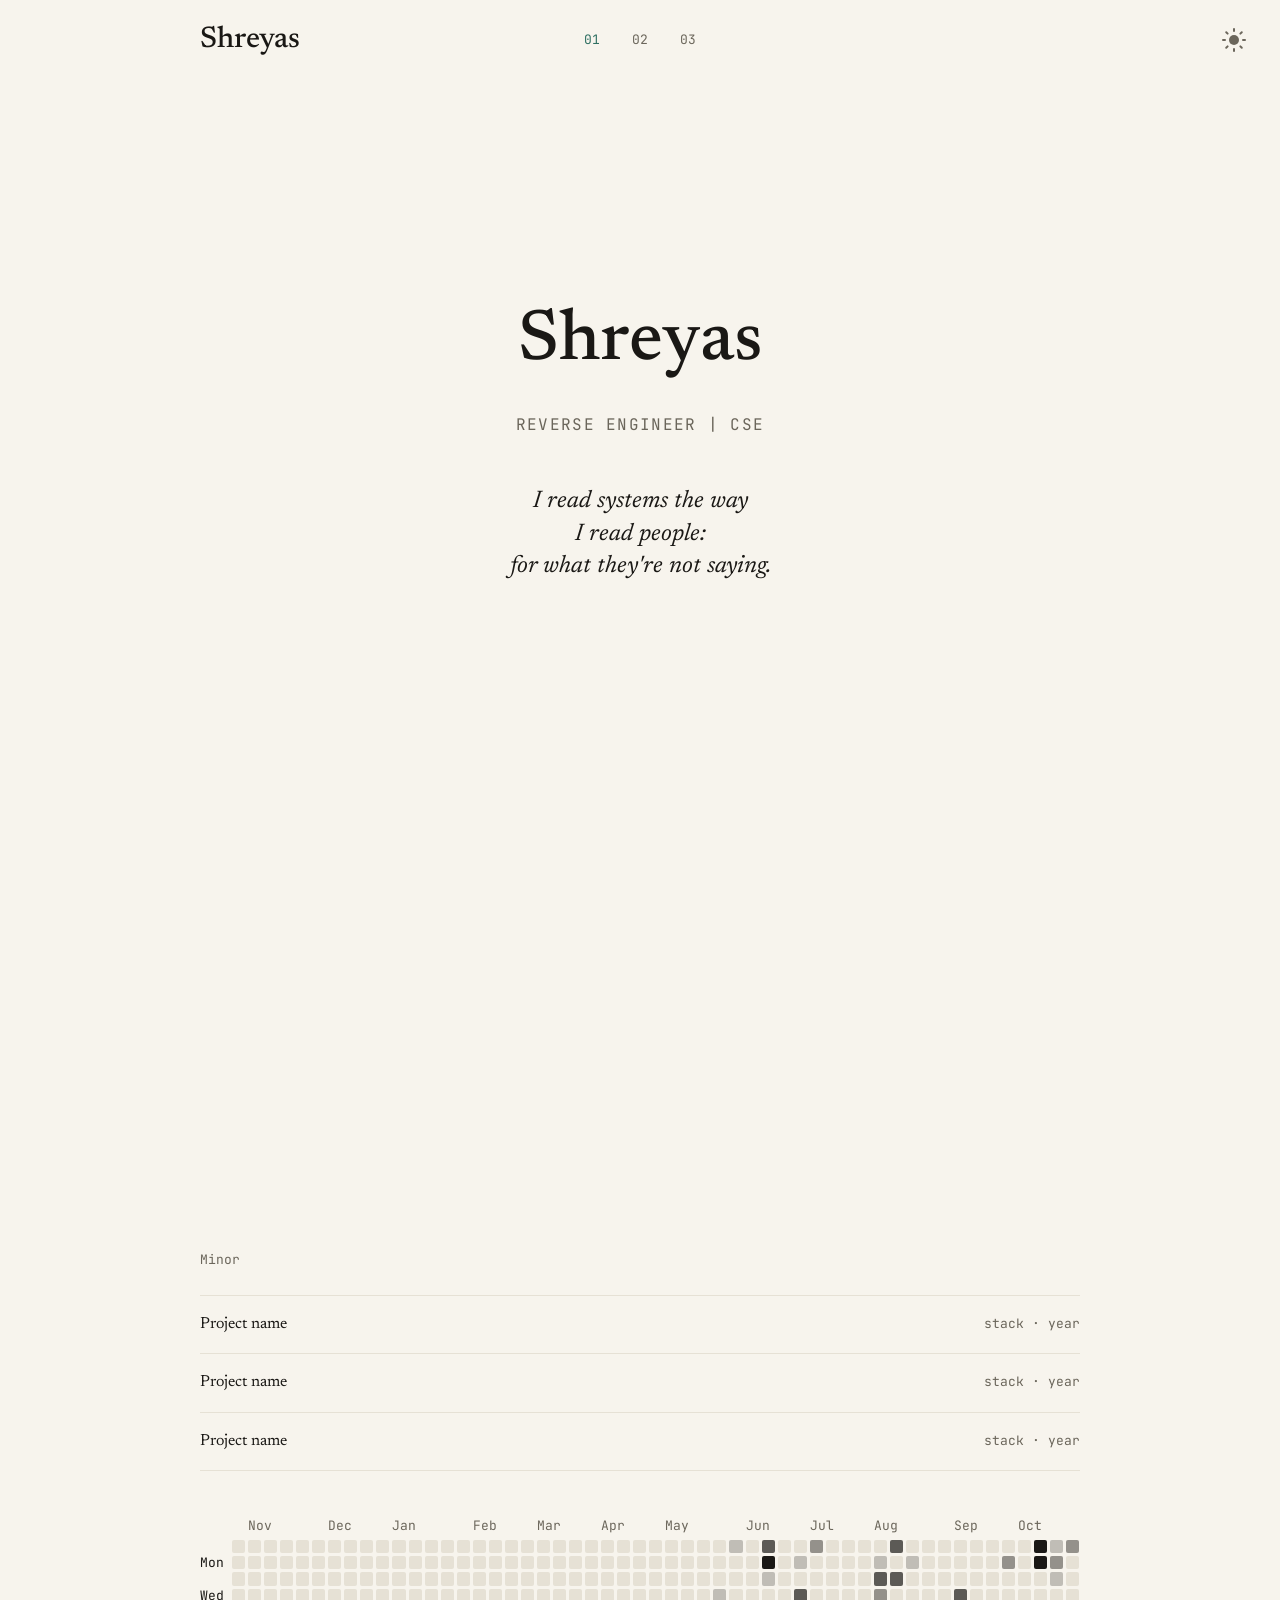
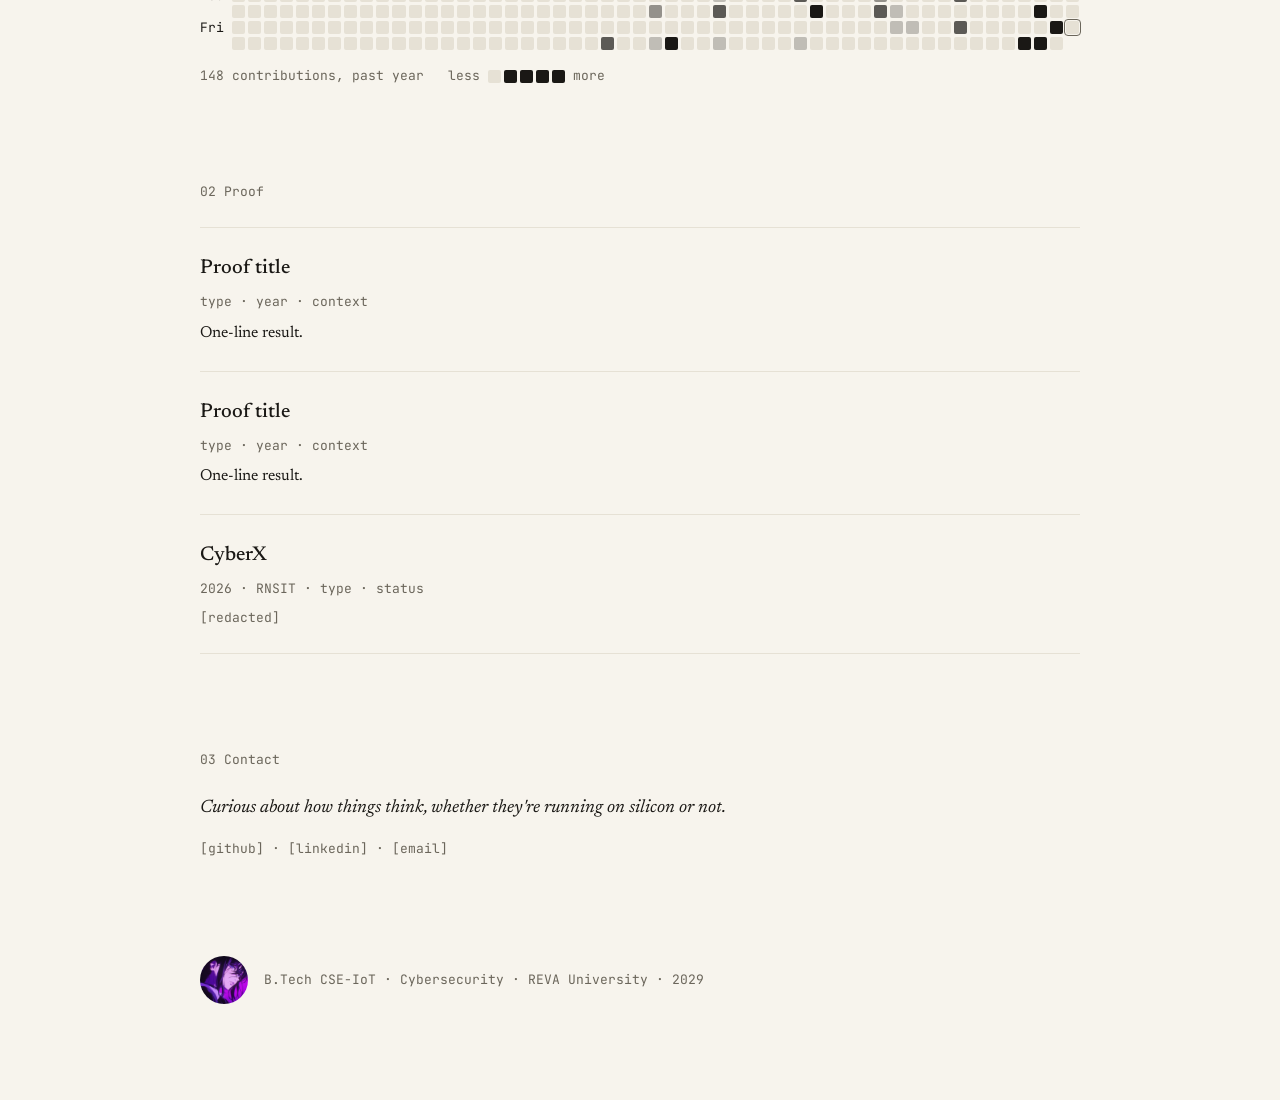
==== commit 145e3623: "work: add minor projects list" ====
--- a/index.html
+++ b/index.html
@@ -156,6 +156,30 @@
           </div>
         </div>
 
+        <div class="minor-work reveal">
+          <h3 class="section-label minor-heading">Minor</h3>
+          <ul class="minor-list">
+            <li class="minor-item">
+              <div class="minor-row" data-url="">
+                <span class="minor-title" data-placeholder>Project name</span>
+                <span class="minor-meta" data-placeholder>stack · year</span>
+              </div>
+            </li>
+            <li class="minor-item">
+              <div class="minor-row" data-url="">
+                <span class="minor-title" data-placeholder>Project name</span>
+                <span class="minor-meta" data-placeholder>stack · year</span>
+              </div>
+            </li>
+            <li class="minor-item">
+              <div class="minor-row" data-url="">
+                <span class="minor-title" data-placeholder>Project name</span>
+                <span class="minor-meta" data-placeholder>stack · year</span>
+              </div>
+            </li>
+          </ul>
+        </div>
+
         <!-- Existing contribution renderer; data remains in GitHub GraphQL calendar shape. -->
         <div class="contrib" data-src="data/contributions.json">
           <div class="contrib-scroll">
--- a/styles.css
+++ b/styles.css
@@ -91,8 +91,6 @@
   /* ---- Typography ---- */
   --font-body: 'Newsreader', 'Newsreader Fallback', serif;
   --font-mono: 'JetBrains Mono', 'JetBrains Mono Fallback', monospace;
-  --p: 0;
-
   --size-name: 30px;
   --size-title: 20px;
   --size-statement: 18px;
@@ -162,6 +160,12 @@
 
 html {
   scroll-behavior: smooth;
+  scrollbar-width: none;
+  scroll-snap-type: y proximity;
+}
+
+html::-webkit-scrollbar {
+  display: none;
 }
 
 body {
@@ -434,30 +438,9 @@
   position: absolute;
   inset: 0;
   z-index: 0;
-  background: color-mix(in srgb, var(--color-bg) 72%, transparent);
+  background: var(--color-bg);
   opacity: clamp(0, calc((var(--p) - 0.50) / 0.35), 1);
-  -webkit-backdrop-filter: blur(16px);
-  backdrop-filter: blur(16px);
   pointer-events: none;
-}
-
-@supports not (backdrop-filter: blur(1px)) {
-  .topbar::before {
-    background: color-mix(in srgb, var(--color-bg) 92%, transparent);
-  }
-}
-
-@media (prefers-reduced-transparency: reduce) {
-  .topbar::before {
-    background: var(--color-bg);
-    -webkit-backdrop-filter: none;
-    backdrop-filter: none;
-  }
-}
-
-html.theme-switching .topbar::before {
-  -webkit-backdrop-filter: none;
-  backdrop-filter: none;
 }
 
 .topbar::after {
@@ -486,6 +469,16 @@
 .topbar nav {
   grid-column: 2;
   grid-row: 1;
+  opacity: clamp(0, calc((var(--p) - 0.60) / 0.25), 1);
+  pointer-events: none;
+}
+
+html.is-past-hero .topbar nav {
+  pointer-events: auto;
+}
+
+.topbar nav:focus-within {
+  opacity: 1;
 }
 
 .topbar-name {
@@ -552,8 +545,9 @@
   place-items: center;
   height: 100svh;
   min-height: 100svh;
-  padding-block: var(--height-topbar) calc(var(--space-5) + var(--space-4));
+  padding-block: var(--height-topbar) var(--space-5);
   text-align: center;
+  scroll-snap-align: start;
 }
 
 .hero-content {
@@ -678,6 +672,7 @@
   width: calc(100% - var(--space-3) - var(--space-3));
   max-width: var(--width-column);
   margin-inline: auto;
+  padding-top: var(--space-4);
   padding-bottom: var(--space-5);
   counter-reset: section;
 }
@@ -686,6 +681,8 @@
   margin-bottom: var(--space-5);
   scroll-margin-top: var(--height-topbar);
 }
+
+#work { scroll-snap-align: start; }
 
 .content-column > .section {
   counter-increment: section;
@@ -701,6 +698,13 @@
   font-size: var(--size-meta);
   font-weight: var(--weight-normal);
   color: var(--color-secondary);
+}
+
+#work > .section-label,
+#work .work-tablist,
+#work .work-panels {
+  opacity: var(--w);
+  transform: translateY(calc((1 - var(--w)) * 16px));
 }
 
 .content-column > .section > .section-label::before {
@@ -901,6 +905,86 @@
 .redacted-reveal:hover .redacted-bars,
 .redacted-reveal:focus-visible .redacted-bars {
   opacity: 0;
+}
+
+/* ============================================================
+   Minor projects list and scroll reveal
+   ============================================================ */
+
+.minor-work {
+  margin-top: var(--space-4);
+}
+
+.minor-list {
+  list-style: none;
+  border-top: 1px solid var(--color-divider);
+}
+
+.minor-item {
+  border-bottom: 1px solid var(--color-divider);
+}
+
+.minor-row {
+  display: flex;
+  align-items: baseline;
+  justify-content: space-between;
+  gap: var(--space-2);
+  padding-block: var(--space-2);
+  color: var(--color-text);
+  transition: transform 200ms cubic-bezier(0.22, 1, 0.36, 1);
+}
+
+@media (hover: hover) {
+  .minor-row:hover {
+    transform: translateX(2px);
+    color: var(--color-text);
+  }
+
+  .minor-row:hover .minor-title {
+    color: var(--color-accent);
+  }
+}
+
+.minor-row:focus-visible,
+.minor-row:focus-within {
+  transform: translateX(2px);
+}
+
+.minor-row:focus-visible .minor-title,
+.minor-row:focus-within .minor-title {
+  color: var(--color-accent);
+}
+
+.minor-title {
+  font-size: var(--size-body);
+  font-weight: var(--weight-normal);
+  color: var(--color-text);
+  transition: color 200ms cubic-bezier(0.22, 1, 0.36, 1);
+}
+
+.minor-meta {
+  flex-shrink: 0;
+  font-family: var(--font-mono);
+  font-size: var(--size-meta);
+  color: var(--color-secondary);
+}
+
+.minor-arrow {
+  margin-left: var(--space-1);
+}
+
+@media (scripting: enabled) {
+  .reveal {
+    opacity: 0;
+    transform: translateY(8px);
+  }
+
+  .reveal.visible {
+    opacity: 1;
+    transform: translateY(0);
+    transition: opacity 300ms cubic-bezier(0.22, 1, 0.36, 1),
+                transform 300ms cubic-bezier(0.22, 1, 0.36, 1);
+  }
 }
 
 /* ============================================================
@@ -1254,18 +1338,18 @@
    ============================================================ */
 
 @media (max-width: 720px) {
-  .hero {
-    height: 100svh;
-    min-height: 100svh;
-  }
-
   .content-column {
-    margin-top: var(--space-2);
     padding-bottom: calc(var(--space-5) + env(safe-area-inset-bottom));
   }
 
   .section {
     margin-bottom: calc(var(--space-3) + var(--space-3) + var(--space-2));
+  }
+
+  .minor-row {
+    flex-direction: column;
+    align-items: flex-start;
+    gap: 0;
   }
 }
 
@@ -1296,6 +1380,7 @@
 @media (prefers-reduced-motion: reduce) {
   html {
     scroll-behavior: auto;
+    scroll-snap-type: none;
   }
 
   .hero-name.is-entering,
@@ -1312,6 +1397,15 @@
   .hero-quote {
     opacity: clamp(0, calc(1 - (var(--p) * 2)), 1);
     transform: none;
+  }
+
+  .topbar nav { opacity: clamp(0, calc((var(--p) - 0.5) * 2), 1); transition: none; }
+
+  .reveal,
+  .reveal.visible {
+    opacity: 1;
+    transform: none;
+    transition: none !important;
   }
 
   .work-tab,
@@ -1321,6 +1415,8 @@
   .work-panels.is-enhanced .work-panel,
   .redacted-bars,
   .redacted-copy,
+  .minor-row,
+  .minor-title,
   .proof-row,
   .contrib-grid .contrib-cell,
   .contrib-tooltip,
@@ -1329,6 +1425,9 @@
   }
 
   .work-panels.is-enhanced .work-panel,
+  .minor-row:hover,
+  .minor-row:focus-visible,
+  .minor-row:focus-within,
   .proof-row:hover,
   .proof-row:focus-within {
     transform: none;
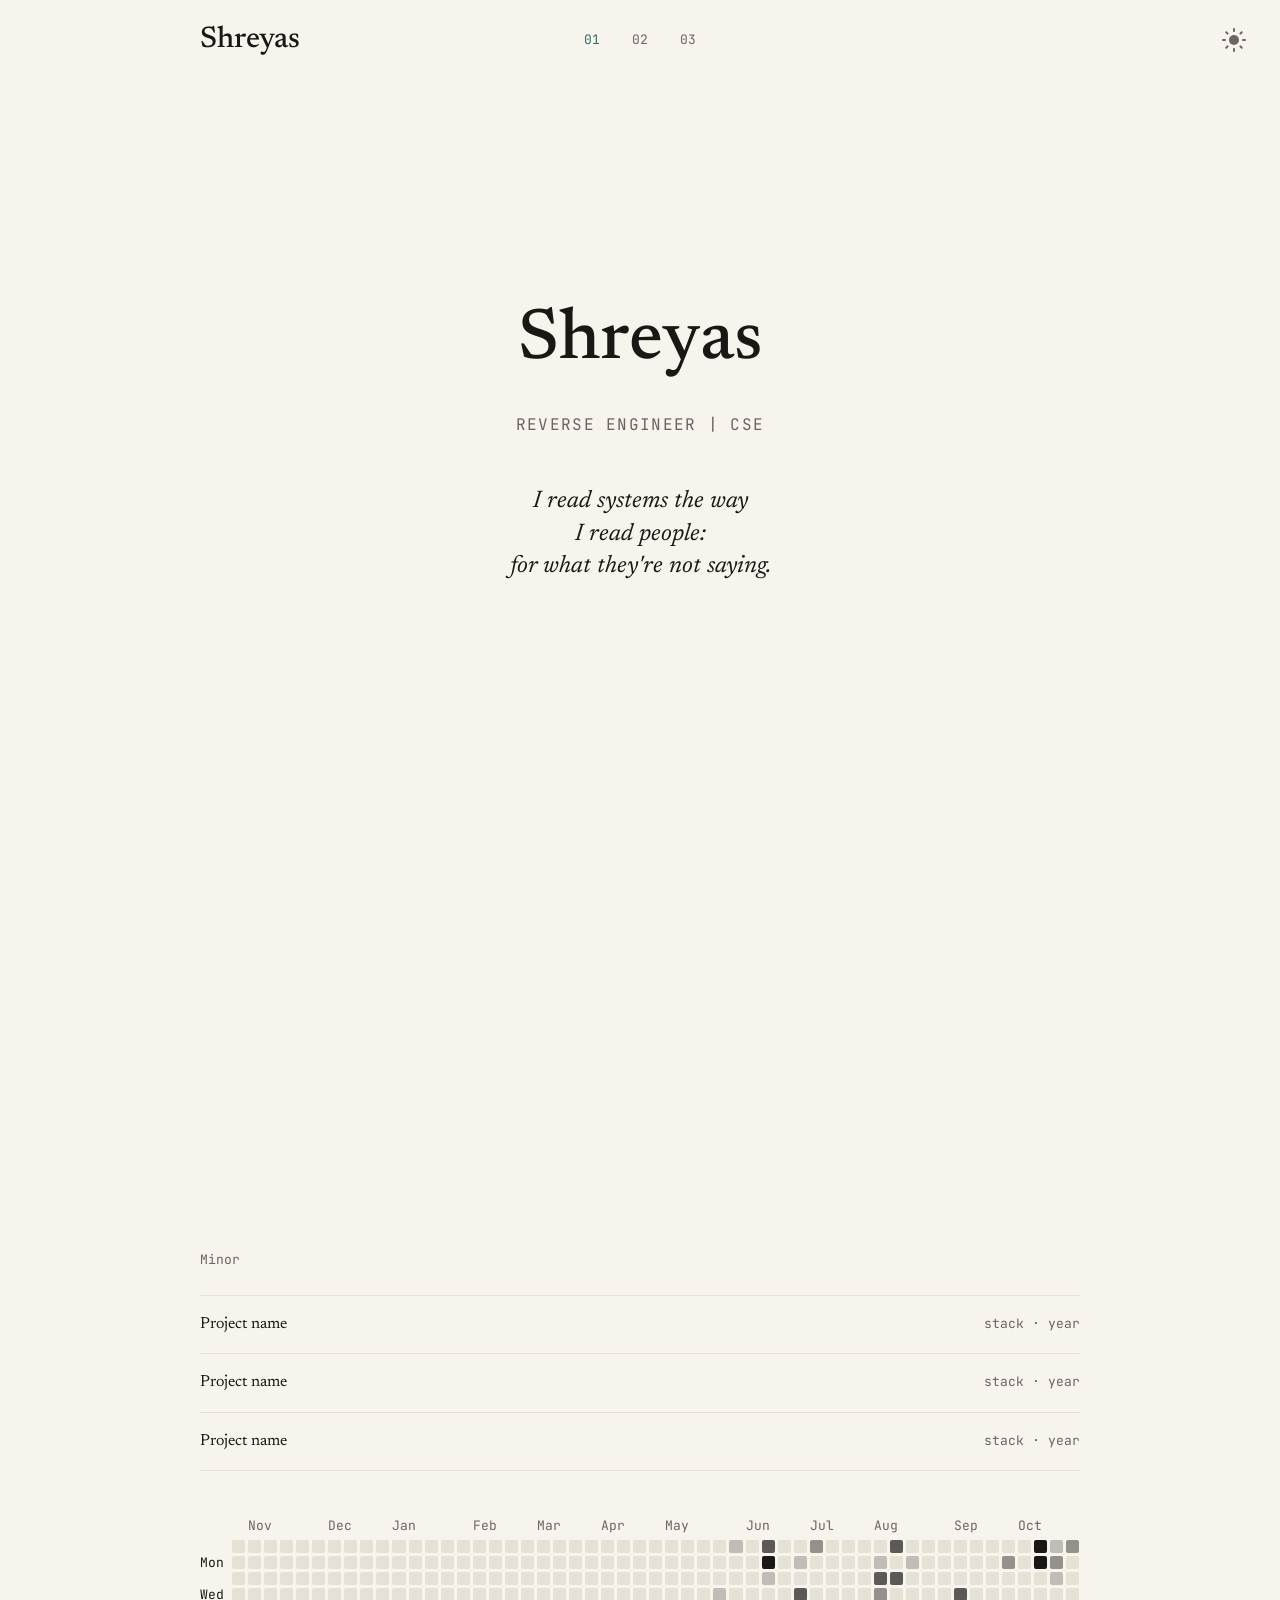
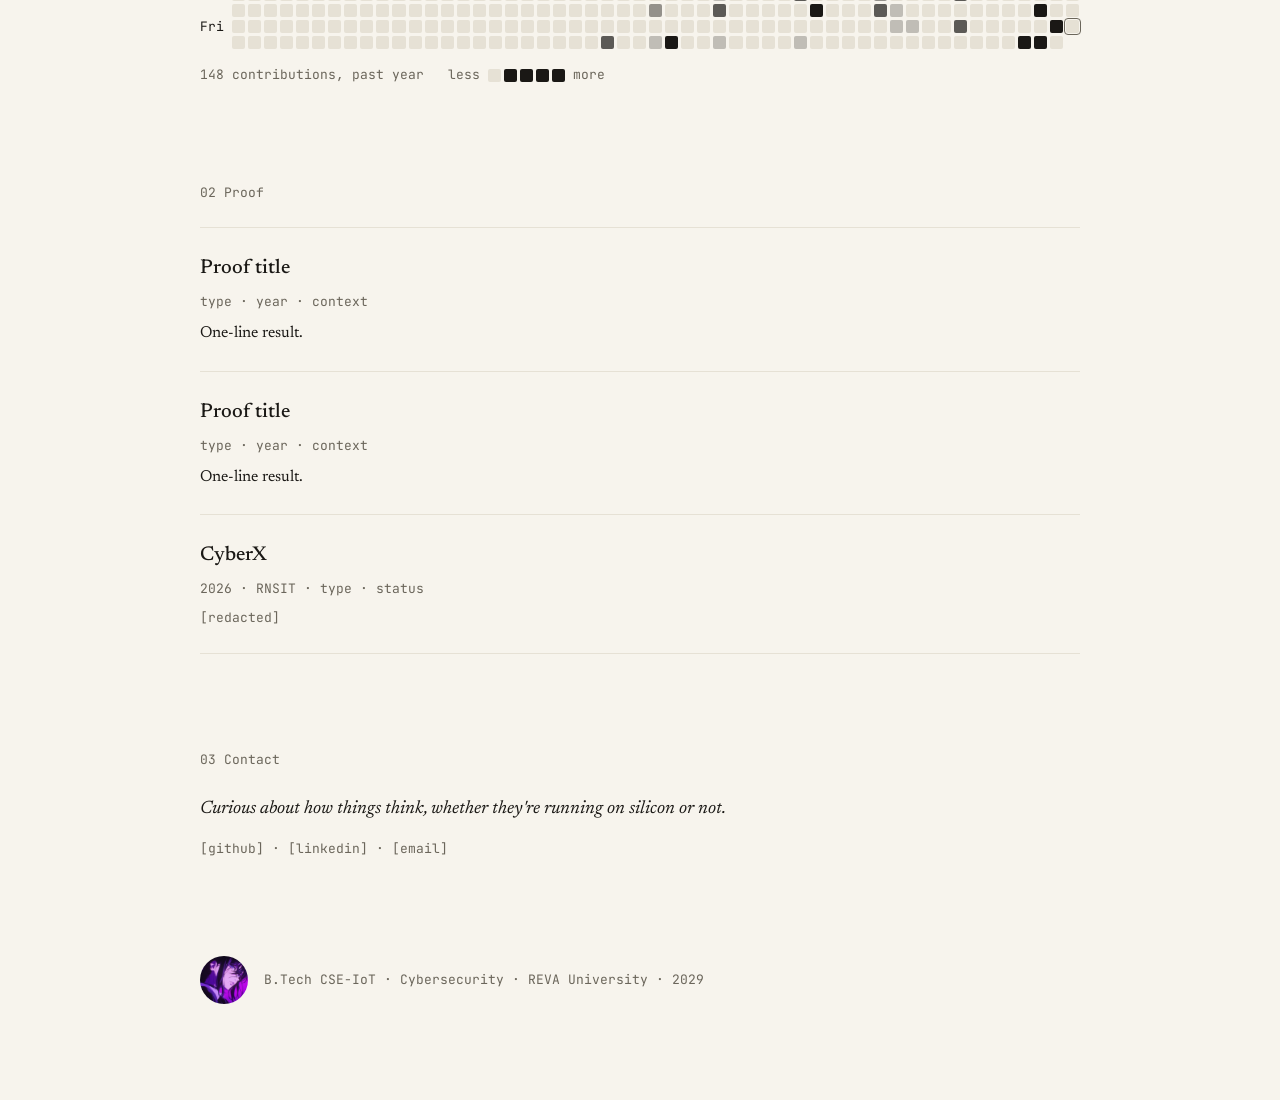
==== commit 0d959d14: "motion: adopt timing tokens, eliminate layout shifts, and add press feedback" ====
--- a/index.html
+++ b/index.html
@@ -31,6 +31,7 @@
   <!-- Theme Initialization to prevent FOUC -->
   <script>
     (function() {
+      document.documentElement.classList.add('js');
       function getTheme() {
         try { return localStorage.getItem('theme'); } catch(e) { return null; }
       }
@@ -144,34 +145,34 @@
           </div>
           <div id="work-panel-04" class="work-panel work-panel--redacted" role="tabpanel" aria-labelledby="work-tab-04" tabindex="0" data-repo="">
             <div class="redacted-reveal" role="group" aria-label="Redacted" tabindex="0">
-              <span class="redacted-bars" aria-hidden="true"><span></span><span></span><span></span></span>
+              <span class="redacted-bars" aria-hidden="true"><span></span><span></span><span></span><span></span><span></span><span></span></span>
               <span class="redacted-copy" aria-hidden="true">in progress</span>
             </div>
           </div>
           <div id="work-panel-05" class="work-panel work-panel--redacted" role="tabpanel" aria-labelledby="work-tab-05" tabindex="0" data-repo="">
             <div class="redacted-reveal" role="group" aria-label="Redacted" tabindex="0">
-              <span class="redacted-bars" aria-hidden="true"><span></span><span></span><span></span></span>
+              <span class="redacted-bars" aria-hidden="true"><span></span><span></span><span></span><span></span><span></span><span></span></span>
               <span class="redacted-copy" aria-hidden="true">in progress</span>
             </div>
           </div>
         </div>
 
-        <div class="minor-work reveal">
-          <h3 class="section-label minor-heading">Minor</h3>
+        <div class="minor-work" data-reveal-group>
+          <h3 class="section-label minor-heading reveal" style="--i:0">Minor</h3>
           <ul class="minor-list">
-            <li class="minor-item">
+            <li class="minor-item reveal" style="--i:1">
               <div class="minor-row" data-url="">
                 <span class="minor-title" data-placeholder>Project name</span>
                 <span class="minor-meta" data-placeholder>stack · year</span>
               </div>
             </li>
-            <li class="minor-item">
+            <li class="minor-item reveal" style="--i:2">
               <div class="minor-row" data-url="">
                 <span class="minor-title" data-placeholder>Project name</span>
                 <span class="minor-meta" data-placeholder>stack · year</span>
               </div>
             </li>
-            <li class="minor-item">
+            <li class="minor-item reveal" style="--i:3">
               <div class="minor-row" data-url="">
                 <span class="minor-title" data-placeholder>Project name</span>
                 <span class="minor-meta" data-placeholder>stack · year</span>
@@ -221,20 +222,20 @@
         </div>
       </section>
 
-      <section id="proof" class="section" aria-labelledby="proof-heading">
-        <h2 id="proof-heading" class="section-label">Proof</h2>
+      <section id="proof" class="section" aria-labelledby="proof-heading" data-reveal-group>
+        <h2 id="proof-heading" class="section-label reveal" style="--i:0">Proof</h2>
         <div class="proof-list">
-          <article class="proof-row">
+          <article class="proof-row reveal" style="--i:1">
             <h3 class="proof-title" data-placeholder>Proof title</h3>
             <p class="proof-meta" data-placeholder>type · year · context</p>
             <p class="proof-result" data-placeholder>One-line result.</p>
           </article>
-          <article class="proof-row">
+          <article class="proof-row reveal" style="--i:2">
             <h3 class="proof-title" data-placeholder>Proof title</h3>
             <p class="proof-meta" data-placeholder>type · year · context</p>
             <p class="proof-result" data-placeholder>One-line result.</p>
           </article>
-          <article class="proof-row">
+          <article class="proof-row reveal" style="--i:3">
             <h3 class="proof-title">CyberX</h3>
             <p class="proof-meta">2026 · RNSIT · <span data-placeholder>type · status</span></p>
             <p class="proof-result proof-result--withheld">[redacted]</p>
@@ -249,10 +250,10 @@
       </section>
       -->
 
-      <section id="contact" class="section" aria-labelledby="contact-heading">
-        <h2 id="contact-heading" class="section-label">Contact</h2>
-        <p class="contact-statement">Curious about how things think, whether they're running on silicon or not.</p>
-        <p class="contact-links">
+      <section id="contact" class="section" aria-labelledby="contact-heading" data-reveal-group>
+        <h2 id="contact-heading" class="section-label reveal" style="--i:0">Contact</h2>
+        <p class="contact-statement reveal" style="--i:1">Curious about how things think, whether they're running on silicon or not.</p>
+        <p class="contact-links reveal" style="--i:2">
           <a class="contact-link" href="https://github.com/ShreyasLoL" target="_blank" rel="noopener noreferrer">[github]</a>
           <span aria-hidden="true">·</span>
           <a class="contact-link" href="https://www.linkedin.com/in/shreyasis-5a87722b9/" target="_blank" rel="noopener noreferrer">[linkedin]</a>
@@ -277,7 +278,7 @@
     </div>
   </main>
 
-  <script src="script.js"></script>
+  <script src="script.js" onerror="document.documentElement.classList.remove('js')"></script>
   <script src="contributions.js"></script>
 </body>
 </html>
--- a/styles.css
+++ b/styles.css
@@ -107,12 +107,28 @@
 
   --leading-body: 1.6;
 
+  /* ---- Motion ---- */
+  --ease: cubic-bezier(0.22, 1, 0.36, 1);
+  --dur-press: 120ms;
+  --dur-hover: 200ms;
+  --dur-reveal: 300ms;
+  --dur-theme: 600ms;
+  --stagger: 40ms;
+
   /* ---- Light palette (default) ---- */
   --color-bg: #F7F4ED;
   --color-divider: #E6E1D5;
   --color-secondary: #6B665B;
   --color-text: #1A1815;
   --color-accent: #2F6F62;
+
+  /* ---- Theme toggle morph state (light: sun) ---- */
+  --toggle-rot: 0deg;
+  --toggle-core-scale: 1;
+  --toggle-rays-transform: scale(1) rotate(0deg);
+  --toggle-rays-opacity: 1;
+  --toggle-rays-opacity-delay: 0s;
+  --toggle-mask-transform: translate(20px, -20px);
 
   /* Native UI (scrollbars, form controls, overscroll) follows the theme. */
   color-scheme: light;
@@ -126,6 +142,12 @@
     --color-secondary: #8F8B82;
     --color-text: #ECE8DF;
     --color-accent: #5FB3A0;
+    --toggle-rot: 40deg;
+    --toggle-core-scale: 1.35;
+    --toggle-rays-transform: scale(0) rotate(-90deg);
+    --toggle-rays-opacity: 0;
+    --toggle-rays-opacity-delay: calc(var(--dur-theme) * 0.6);
+    --toggle-mask-transform: translate(0, 0);
     color-scheme: dark;
   }
 }
@@ -136,6 +158,12 @@
   --color-secondary: #8F8B82;
   --color-text: #ECE8DF;
   --color-accent: #5FB3A0;
+  --toggle-rot: 40deg;
+  --toggle-core-scale: 1.35;
+  --toggle-rays-transform: scale(0) rotate(-90deg);
+  --toggle-rays-opacity: 0;
+  --toggle-rays-opacity-delay: calc(var(--dur-theme) * 0.6);
+  --toggle-mask-transform: translate(0, 0);
   color-scheme: dark;
 }
 
@@ -145,6 +173,12 @@
   --color-secondary: #6B665B;
   --color-text: #1A1815;
   --color-accent: #2F6F62;
+  --toggle-rot: 0deg;
+  --toggle-core-scale: 1;
+  --toggle-rays-transform: scale(1) rotate(0deg);
+  --toggle-rays-opacity: 1;
+  --toggle-rays-opacity-delay: 0s;
+  --toggle-mask-transform: translate(20px, -20px);
   color-scheme: light;
 }
 
@@ -191,7 +225,14 @@
 a {
   color: var(--color-text);
   text-decoration: none;
-  transition: color 200ms cubic-bezier(0.22, 1, 0.36, 1);
+  transition: color var(--dur-hover) var(--ease);
+}
+
+a,
+button,
+.redacted-reveal,
+.contrib-cell {
+  -webkit-tap-highlight-color: transparent;
 }
 
 @media (hover: hover) {
@@ -280,7 +321,8 @@
   border: none;
   cursor: pointer;
   color: var(--color-secondary);
-  transition: color 200ms cubic-bezier(0.22, 1, 0.36, 1);
+  transition: color var(--dur-hover) var(--ease),
+              transform var(--dur-press) var(--ease);
   pointer-events: auto;
 }
 
@@ -290,6 +332,10 @@
   }
 }
 
+.theme-toggle:active {
+  transform: scale(0.94);
+}
+
 .theme-toggle:focus {
   outline: none;
 }
@@ -299,16 +345,18 @@
   outline-offset: 2px;
 }
 
-/* Sun/Moon icon base & morph (600ms, in sync with the page reveal) */
+/* Sun/Moon icon morph (--dur-theme) split from hover scale (--dur-hover). */
 .theme-toggle svg {
   transform-origin: center;
-  transform: rotate(0deg) scale(1);
-  transition: transform 600ms cubic-bezier(0.22, 1, 0.36, 1);
+  rotate: var(--toggle-rot);
+  scale: 1;
+  transition: rotate var(--dur-theme) var(--ease),
+              scale var(--dur-hover) var(--ease);
 }
 
 @media (hover: hover) {
   .theme-toggle:hover svg {
-    transform: rotate(0deg) scale(1.08);
+    scale: 1.08;
   }
 }
 
@@ -321,103 +369,22 @@
   transform-origin: center;
 }
 
-/* To light: rays appear immediately and grow out of the core. */
+.theme-toggle .sun-core {
+  transform: scale(var(--toggle-core-scale));
+  transition: transform var(--dur-theme) var(--ease) calc(var(--dur-theme) * 0.1);
+}
+
+/* To light: rays appear immediately; to dark: fade only as they retract. */
 .theme-toggle .sun-rays {
-  transition: transform 600ms cubic-bezier(0.22, 1, 0.36, 1) 0ms,
-              opacity 240ms cubic-bezier(0.22, 1, 0.36, 1) 0ms;
-}
-
-.theme-toggle .sun-core {
-  transition: transform 600ms cubic-bezier(0.22, 1, 0.36, 1) 60ms;
+  transform: var(--toggle-rays-transform);
+  opacity: var(--toggle-rays-opacity);
+  transition: transform var(--dur-theme) var(--ease),
+              opacity calc(var(--dur-theme) * 0.4) var(--ease) var(--toggle-rays-opacity-delay);
 }
 
 .theme-toggle .moon-mask {
-  transition: transform 600ms cubic-bezier(0.22, 1, 0.36, 1) 100ms;
-}
-
-/* Light mode: show sun (rays visible, mask off-screen) */
-[data-theme="light"] .theme-toggle svg,
-:root:not([data-theme]) .theme-toggle svg {
-  transform: rotate(0deg) scale(1);
-}
-
-@media (hover: hover) {
-  [data-theme="light"] .theme-toggle:hover svg,
-  :root:not([data-theme]) .theme-toggle:hover svg {
-    transform: rotate(0deg) scale(1.08);
-  }
-}
-
-[data-theme="light"] .theme-toggle .sun-core,
-:root:not([data-theme]) .theme-toggle .sun-core {
-  transform: scale(1);
-}
-
-[data-theme="light"] .theme-toggle .sun-rays,
-:root:not([data-theme]) .theme-toggle .sun-rays {
-  transform: scale(1) rotate(0);
-  opacity: 1;
-}
-
-[data-theme="light"] .theme-toggle .moon-mask,
-:root:not([data-theme]) .theme-toggle .moon-mask {
-  transform: translate(20px, -20px);
-}
-
-/* Dark mode: show moon (rays retracted/hidden, mask slides in) */
-[data-theme="dark"] .theme-toggle svg {
-  transform: rotate(40deg) scale(1);
-}
-
-@media (hover: hover) {
-  [data-theme="dark"] .theme-toggle:hover svg {
-    transform: rotate(40deg) scale(1.08);
-  }
-}
-
-[data-theme="dark"] .theme-toggle .sun-core {
-  transform: scale(1.35);
-}
-
-/* To dark: rays are pulled all the way into the core, fading only as they
-   arrive, so the retraction is visible rather than a fade. */
-[data-theme="dark"] .theme-toggle .sun-rays {
-  transform: scale(0) rotate(-90deg);
-  opacity: 0;
-  transition: transform 600ms cubic-bezier(0.22, 1, 0.36, 1) 0ms,
-              opacity 240ms cubic-bezier(0.22, 1, 0.36, 1) 360ms;
-}
-
-[data-theme="dark"] .theme-toggle .moon-mask {
-  transform: translate(0, 0);
-}
-
-/* System dark with no explicit data-theme */
-@media (prefers-color-scheme: dark) {
-  :root:not([data-theme]) .theme-toggle svg {
-    transform: rotate(40deg) scale(1);
-  }
-
-  @media (hover: hover) {
-    :root:not([data-theme]) .theme-toggle:hover svg {
-      transform: rotate(40deg) scale(1.08);
-    }
-  }
-
-  :root:not([data-theme]) .theme-toggle .sun-core {
-    transform: scale(1.35);
-  }
-
-  :root:not([data-theme]) .theme-toggle .sun-rays {
-    transform: scale(0) rotate(-90deg);
-    opacity: 0;
-    transition: transform 600ms cubic-bezier(0.22, 1, 0.36, 1) 0ms,
-                opacity 240ms cubic-bezier(0.22, 1, 0.36, 1) 360ms;
-  }
-
-  :root:not([data-theme]) .theme-toggle .moon-mask {
-    transform: translate(0, 0);
-  }
+  transform: var(--toggle-mask-transform);
+  transition: transform var(--dur-theme) var(--ease) calc(var(--dur-theme) / 6);
 }
 
 /* ============================================================
@@ -479,6 +446,7 @@
 
 .topbar nav:focus-within {
   opacity: 1;
+  pointer-events: auto;
 }
 
 .topbar-name {
@@ -488,6 +456,16 @@
   font-size: var(--size-name);
   font-weight: var(--weight-medium);
   opacity: clamp(0, calc((var(--p) - 0.60) / 0.25), 1);
+  transition: color var(--dur-hover) var(--ease),
+              transform var(--dur-press) var(--ease);
+}
+
+.topbar-name:focus-visible {
+  opacity: 1;
+}
+
+.topbar-name:active {
+  transform: translateY(1px);
 }
 
 .nav-list {
@@ -512,7 +490,12 @@
   font-family: var(--font-mono);
   font-size: var(--size-meta);
   color: var(--color-secondary);
-  transition: color 200ms cubic-bezier(0.22, 1, 0.36, 1);
+  transition: color var(--dur-hover) var(--ease),
+              transform var(--dur-press) var(--ease);
+}
+
+.nav-link:active {
+  transform: translateY(1px);
 }
 
 .nav-link::before {
@@ -567,19 +550,14 @@
   transform: translateY(calc(-24px * clamp(0, calc(var(--p) / 0.65), 1)));
 }
 
-.hero-name.is-entering {
-  animation: hero-enter 300ms cubic-bezier(0.22, 1, 0.36, 1) both;
-}
-
+.hero-name.is-entering,
 .hero-title.is-entering,
-.hero-quote.is-entering,
-.hero-education.is-entering {
-  animation: hero-enter 300ms cubic-bezier(0.22, 1, 0.36, 1) both;
-}
-
-.hero-title.is-entering { animation-delay: 150ms; }
-.hero-quote.is-entering { animation-delay: 300ms; }
-.hero-education.is-entering { animation-delay: 450ms; }
+.hero-quote.is-entering {
+  animation: hero-enter var(--dur-reveal) var(--ease) both;
+}
+
+.hero-title.is-entering { animation-delay: calc(var(--dur-reveal) / 2); }
+.hero-quote.is-entering { animation-delay: var(--dur-reveal); }
 
 @keyframes hero-enter {
   from { opacity: 0; transform: translateY(8px); }
@@ -626,9 +604,9 @@
   opacity: 1;
 }
 
-.is-scrolling .hero-name,
-.is-scrolling .hero-title,
-.is-scrolling .hero-quote {
+.hero.is-scrolling .hero-name,
+.hero.is-scrolling .hero-title,
+.hero.is-scrolling .hero-quote {
   will-change: transform, opacity;
 }
 
@@ -649,15 +627,13 @@
   object-fit: cover;
 }
 
-@media (scripting: enabled) {
-  .avatar img {
-    opacity: 0;
-    transition: opacity 300ms cubic-bezier(0.22, 1, 0.36, 1);
-  }
-
-  .avatar img.loaded {
-    opacity: 1;
-  }
+.js .avatar img {
+  opacity: 0;
+  transition: opacity var(--dur-reveal) var(--ease);
+}
+
+.js .avatar img.loaded {
+  opacity: 1;
 }
 
 .avatar img.avatar-fallback {
@@ -703,8 +679,8 @@
 #work > .section-label,
 #work .work-tablist,
 #work .work-panels {
-  opacity: var(--w);
-  transform: translateY(calc((1 - var(--w)) * 16px));
+  opacity: var(--w, 1);
+  transform: translateY(calc((1 - var(--w, 1)) * 16px));
 }
 
 .content-column > .section > .section-label::before {
@@ -747,7 +723,8 @@
   color: var(--color-secondary);
   white-space: nowrap;
   cursor: pointer;
-  transition: color 200ms cubic-bezier(0.22, 1, 0.36, 1);
+  transition: color var(--dur-hover) var(--ease),
+              transform var(--dur-press) var(--ease);
 }
 
 .work-tab[aria-selected="true"] {
@@ -758,6 +735,10 @@
   .work-tab:hover {
     color: var(--color-accent);
   }
+}
+
+.work-tab:active {
+  transform: translateY(1px);
 }
 
 .work-tab-underline {
@@ -769,8 +750,12 @@
   background-color: var(--color-accent);
   transform: translateX(var(--tab-x, 0)) scaleX(var(--tab-scale, 0));
   transform-origin: left center;
-  transition: transform 200ms cubic-bezier(0.22, 1, 0.36, 1);
+  transition: none;
   pointer-events: none;
+}
+
+.work-tablist.is-ready .work-tab-underline {
+  transition: transform var(--dur-hover) var(--ease);
 }
 
 .work-panels {
@@ -797,13 +782,21 @@
   border: 0;
   opacity: 0;
   transform: translateY(2px);
-  transition: opacity 200ms cubic-bezier(0.22, 1, 0.36, 1),
-              transform 200ms cubic-bezier(0.22, 1, 0.36, 1);
+  visibility: hidden;
+  pointer-events: none;
+  transition: opacity var(--dur-hover) var(--ease),
+              transform var(--dur-hover) var(--ease),
+              visibility 0s linear var(--dur-hover);
 }
 
 .work-panels.is-enhanced .work-panel.is-current {
   opacity: 1;
   transform: translateY(0);
+  visibility: visible;
+  pointer-events: auto;
+  transition: opacity var(--dur-hover) var(--ease),
+              transform var(--dur-hover) var(--ease),
+              visibility 0s linear 0s;
 }
 
 .work-title,
@@ -835,9 +828,16 @@
 }
 
 .work-link {
+  display: inline-block;
   font-family: var(--font-mono);
   font-size: var(--size-meta);
   color: var(--color-secondary);
+  transition: color var(--dur-hover) var(--ease),
+              transform var(--dur-press) var(--ease);
+}
+
+.work-link:active {
+  transform: translateY(1px);
 }
 
 .work-link[hidden] {
@@ -850,6 +850,7 @@
   align-items: center;
   width: max-content;
   min-height: var(--space-4);
+  height: 100%;
   max-width: 100%;
   cursor: pointer;
 }
@@ -859,7 +860,16 @@
   flex-direction: column;
   gap: var(--space-1);
   width: var(--space-5);
-  transition: opacity 200ms cubic-bezier(0.22, 1, 0.36, 1);
+  transition: opacity var(--dur-hover) var(--ease);
+}
+
+.work-panel--redacted .redacted-bars {
+  justify-content: space-between;
+  gap: var(--space-2);
+  width: calc(var(--space-5) * 3);
+  max-width: 100%;
+  height: 100%;
+  padding-block: var(--space-1);
 }
 
 .work-tab--redacted {
@@ -880,12 +890,22 @@
   background-color: var(--color-divider);
 }
 
-.redacted-bars span:nth-child(2) { width: 80%; }
-.redacted-bars span:nth-child(3) { width: 60%; }
+.work-tab--redacted .redacted-bars span:nth-child(2) { width: 80%; }
+.work-tab--redacted .redacted-bars span:nth-child(3) { width: 60%; }
+
+.work-panel--redacted .redacted-bars span:nth-child(1) { width: 45%; }
+.work-panel--redacted .redacted-bars span:nth-child(2) { width: 100%; }
+.work-panel--redacted .redacted-bars span:nth-child(3) { width: 82%; }
+.work-panel--redacted .redacted-bars span:nth-child(4) { width: 68%; }
+.work-panel--redacted .redacted-bars span:nth-child(5) { width: 56%; }
+.work-panel--redacted .redacted-bars span:nth-child(6) { width: 38%; }
 
 .redacted-copy {
   position: absolute;
-  inset: 0;
+  top: 0;
+  bottom: 0;
+  left: 0;
+  width: max-content;
   display: flex;
   align-items: center;
   font-family: var(--font-mono);
@@ -893,18 +913,36 @@
   color: var(--color-secondary);
   background-color: var(--color-bg);
   clip-path: inset(0 100% 0 0);
-  transition: clip-path 200ms cubic-bezier(0.22, 1, 0.36, 1);
+  transition: clip-path var(--dur-hover) var(--ease);
   white-space: nowrap;
 }
 
-.redacted-reveal:hover .redacted-copy,
+@media (hover: hover) {
+  .redacted-reveal:hover .redacted-copy {
+    clip-path: inset(0 0 0 0);
+  }
+
+  .redacted-reveal:hover .redacted-bars {
+    opacity: 0;
+  }
+}
+
 .redacted-reveal:focus-visible .redacted-copy {
   clip-path: inset(0 0 0 0);
 }
 
-.redacted-reveal:hover .redacted-bars,
 .redacted-reveal:focus-visible .redacted-bars {
   opacity: 0;
+}
+
+@media (hover: none) {
+  .redacted-reveal:focus .redacted-copy {
+    clip-path: inset(0 0 0 0);
+  }
+
+  .redacted-reveal:focus .redacted-bars {
+    opacity: 0;
+  }
 }
 
 /* ============================================================
@@ -917,11 +955,14 @@
 
 .minor-list {
   list-style: none;
-  border-top: 1px solid var(--color-divider);
 }
 
 .minor-item {
   border-bottom: 1px solid var(--color-divider);
+}
+
+.minor-item:first-child {
+  border-top: 1px solid var(--color-divider);
 }
 
 .minor-row {
@@ -931,7 +972,8 @@
   gap: var(--space-2);
   padding-block: var(--space-2);
   color: var(--color-text);
-  transition: transform 200ms cubic-bezier(0.22, 1, 0.36, 1);
+  transition: transform var(--dur-hover) var(--ease),
+              translate var(--dur-press) var(--ease);
 }
 
 @media (hover: hover) {
@@ -945,13 +987,15 @@
   }
 }
 
-.minor-row:focus-visible,
-.minor-row:focus-within {
+a.minor-row:active {
+  translate: 0 1px;
+}
+
+.minor-row:focus-visible {
   transform: translateX(2px);
 }
 
-.minor-row:focus-visible .minor-title,
-.minor-row:focus-within .minor-title {
+.minor-row:focus-visible .minor-title {
   color: var(--color-accent);
 }
 
@@ -959,7 +1003,7 @@
   font-size: var(--size-body);
   font-weight: var(--weight-normal);
   color: var(--color-text);
-  transition: color 200ms cubic-bezier(0.22, 1, 0.36, 1);
+  transition: color var(--dur-hover) var(--ease);
 }
 
 .minor-meta {
@@ -973,32 +1017,38 @@
   margin-left: var(--space-1);
 }
 
-@media (scripting: enabled) {
-  .reveal {
-    opacity: 0;
-    transform: translateY(8px);
-  }
-
-  .reveal.visible {
-    opacity: 1;
-    transform: translateY(0);
-    transition: opacity 300ms cubic-bezier(0.22, 1, 0.36, 1),
-                transform 300ms cubic-bezier(0.22, 1, 0.36, 1);
-  }
+/* Staggered reveal: cap at 4 items (--i: 0..3); omit --i beyond 4 for 0s delay. */
+.js .reveal {
+  --reveal-delay: calc(min(var(--i, 0), 3) * var(--stagger));
+  opacity: 0;
+  translate: 0 8px;
+}
+
+.js .reveal.visible {
+  opacity: 1;
+  translate: 0 0;
+  transition: opacity var(--dur-reveal) var(--ease) var(--reveal-delay),
+              translate var(--dur-reveal) var(--ease) var(--reveal-delay);
 }
 
 /* ============================================================
    Proof rows and contact
    ============================================================ */
 
-.proof-list {
-  border-top: 1px solid var(--color-divider);
-}
-
 .proof-row {
   padding-block: var(--space-3);
   border-bottom: 1px solid var(--color-divider);
-  transition: transform 200ms cubic-bezier(0.22, 1, 0.36, 1);
+  transition: transform var(--dur-hover) var(--ease);
+}
+
+.proof-row:first-child {
+  border-top: 1px solid var(--color-divider);
+}
+
+.js .proof-row.reveal.visible {
+  transition: opacity var(--dur-reveal) var(--ease) var(--reveal-delay),
+              translate var(--dur-reveal) var(--ease) var(--reveal-delay),
+              transform var(--dur-hover) var(--ease);
 }
 
 @media (hover: hover) {
@@ -1007,7 +1057,7 @@
   }
 }
 
-.proof-row:focus-within {
+.proof-row:has(:focus-visible) {
   transform: translateX(2px);
 }
 
@@ -1051,7 +1101,15 @@
   --cg-label-w: 32px;
   position: relative;
   margin-top: var(--space-4);
-  contain: inline-size;
+  container-type: inline-size;
+}
+
+@media (min-width: 721px) {
+  @container (min-width: 633px) {
+    .contrib-scroll {
+      --cg-cell: calc(((100cqi - var(--cg-label-w)) - 52 * var(--cg-gap)) / 53);
+    }
+  }
 }
 
 @media (scripting: none) {
@@ -1091,6 +1149,7 @@
   grid-template-columns: repeat(53, var(--cg-cell));
   gap: var(--cg-gap);
   width: max-content;
+  min-height: 1em;
   font-family: var(--font-mono);
   font-size: var(--size-meta);
   line-height: 1;
@@ -1140,6 +1199,14 @@
   grid-auto-columns: var(--cg-cell);
   gap: var(--cg-gap);
   width: max-content;
+  min-width: calc(53 * var(--cg-cell) + 52 * var(--cg-gap));
+  min-height: calc(7 * var(--cg-cell) + 6 * var(--cg-gap));
+}
+
+.contrib-grid:empty {
+  background-image:
+    repeating-linear-gradient(to right, transparent 0 var(--cg-cell), var(--color-bg) var(--cg-cell) calc(var(--cg-cell) + var(--cg-gap))),
+    repeating-linear-gradient(to bottom, var(--color-divider) 0 var(--cg-cell), var(--color-bg) var(--cg-cell) calc(var(--cg-cell) + var(--cg-gap)));
 }
 
 .contrib-cell {
@@ -1165,12 +1232,12 @@
 
 .contrib-grid .contrib-cell {
   opacity: 0;
-  transition: opacity 160ms cubic-bezier(0.22, 1, 0.36, 1);
+  transition: opacity var(--dur-hover) var(--ease);
 }
 
 .contrib.is-visible .contrib-grid .contrib-cell {
   opacity: var(--cell-opacity);
-  transition-delay: calc((var(--col) + var(--row)) * 8ms);
+  transition-delay: calc((var(--col) + var(--row)) * (var(--stagger) / 5));
 }
 
 .contrib-cell.is-today {
@@ -1242,12 +1309,17 @@
   background-color: var(--color-text);
   opacity: 0;
   visibility: hidden;
-  transition: opacity 150ms cubic-bezier(0.22, 1, 0.36, 1),
-              visibility 150ms cubic-bezier(0.22, 1, 0.36, 1);
+  transition: opacity var(--dur-hover) var(--ease),
+              visibility 0s linear var(--dur-hover);
   pointer-events: none;
 }
 
-.contrib-tooltip.is-active { opacity: 1; visibility: visible; }
+.contrib-tooltip.is-active {
+  opacity: 1;
+  visibility: visible;
+  transition: opacity var(--dur-hover) var(--ease),
+              visibility 0s linear 0s;
+}
 
 .contrib-meta {
   display: flex;
@@ -1322,16 +1394,22 @@
 }
 
 .contact-link {
+  display: inline-block;
   font-family: var(--font-mono);
   font-size: var(--size-meta);
   color: var(--color-secondary);
-  transition: color 200ms cubic-bezier(0.22, 1, 0.36, 1);
+  transition: color var(--dur-hover) var(--ease),
+              transform var(--dur-press) var(--ease);
 }
 
 @media (hover: hover) {
   .contact-link:hover {
     color: var(--color-accent);
   }
+}
+
+.contact-link:active {
+  transform: translateY(1px);
 }
 /* ============================================================
    Responsive Layout
@@ -1385,8 +1463,7 @@
 
   .hero-name.is-entering,
   .hero-title.is-entering,
-  .hero-quote.is-entering,
-  .hero-education.is-entering {
+  .hero-quote.is-entering {
     animation: none;
   }
 
@@ -1399,20 +1476,29 @@
     transform: none;
   }
 
+  #work > .section-label,
+  #work .work-tablist,
+  #work .work-panels {
+    transform: none;
+  }
+
   .topbar nav { opacity: clamp(0, calc((var(--p) - 0.5) * 2), 1); transition: none; }
 
-  .reveal,
-  .reveal.visible {
+  .js .reveal,
+  .js .reveal.visible {
     opacity: 1;
-    transform: none;
+    translate: none;
     transition: none !important;
   }
 
   .work-tab,
   a,
+  .topbar-name,
   .nav-link,
   .work-tab-underline,
+  .work-tablist.is-ready .work-tab-underline,
   .work-panels.is-enhanced .work-panel,
+  .work-link,
   .redacted-bars,
   .redacted-copy,
   .minor-row,
@@ -1424,13 +1510,26 @@
     transition: none !important;
   }
 
+  .theme-toggle:hover svg {
+    scale: 1;
+  }
+
+  .theme-toggle:active,
+  .topbar-name:active,
+  .nav-link:active,
+  .work-tab:active,
+  .work-link:active,
+  .contact-link:active,
   .work-panels.is-enhanced .work-panel,
   .minor-row:hover,
   .minor-row:focus-visible,
-  .minor-row:focus-within,
   .proof-row:hover,
-  .proof-row:focus-within {
+  .proof-row:has(:focus-visible) {
     transform: none;
+  }
+
+  a.minor-row:active {
+    translate: none;
   }
 
   .contrib-grid .contrib-cell,
@@ -1439,13 +1538,13 @@
     transition-delay: 0s;
   }
 
-  .is-scrolling .hero-name,
-  .is-scrolling .hero-title,
-  .is-scrolling .hero-quote {
+  .hero.is-scrolling .hero-name,
+  .hero.is-scrolling .hero-title,
+  .hero.is-scrolling .hero-quote {
     will-change: auto;
   }
 
-  .avatar img,
+  .js .avatar img,
   .theme-toggle,
   .theme-toggle svg,
   .theme-toggle svg * {
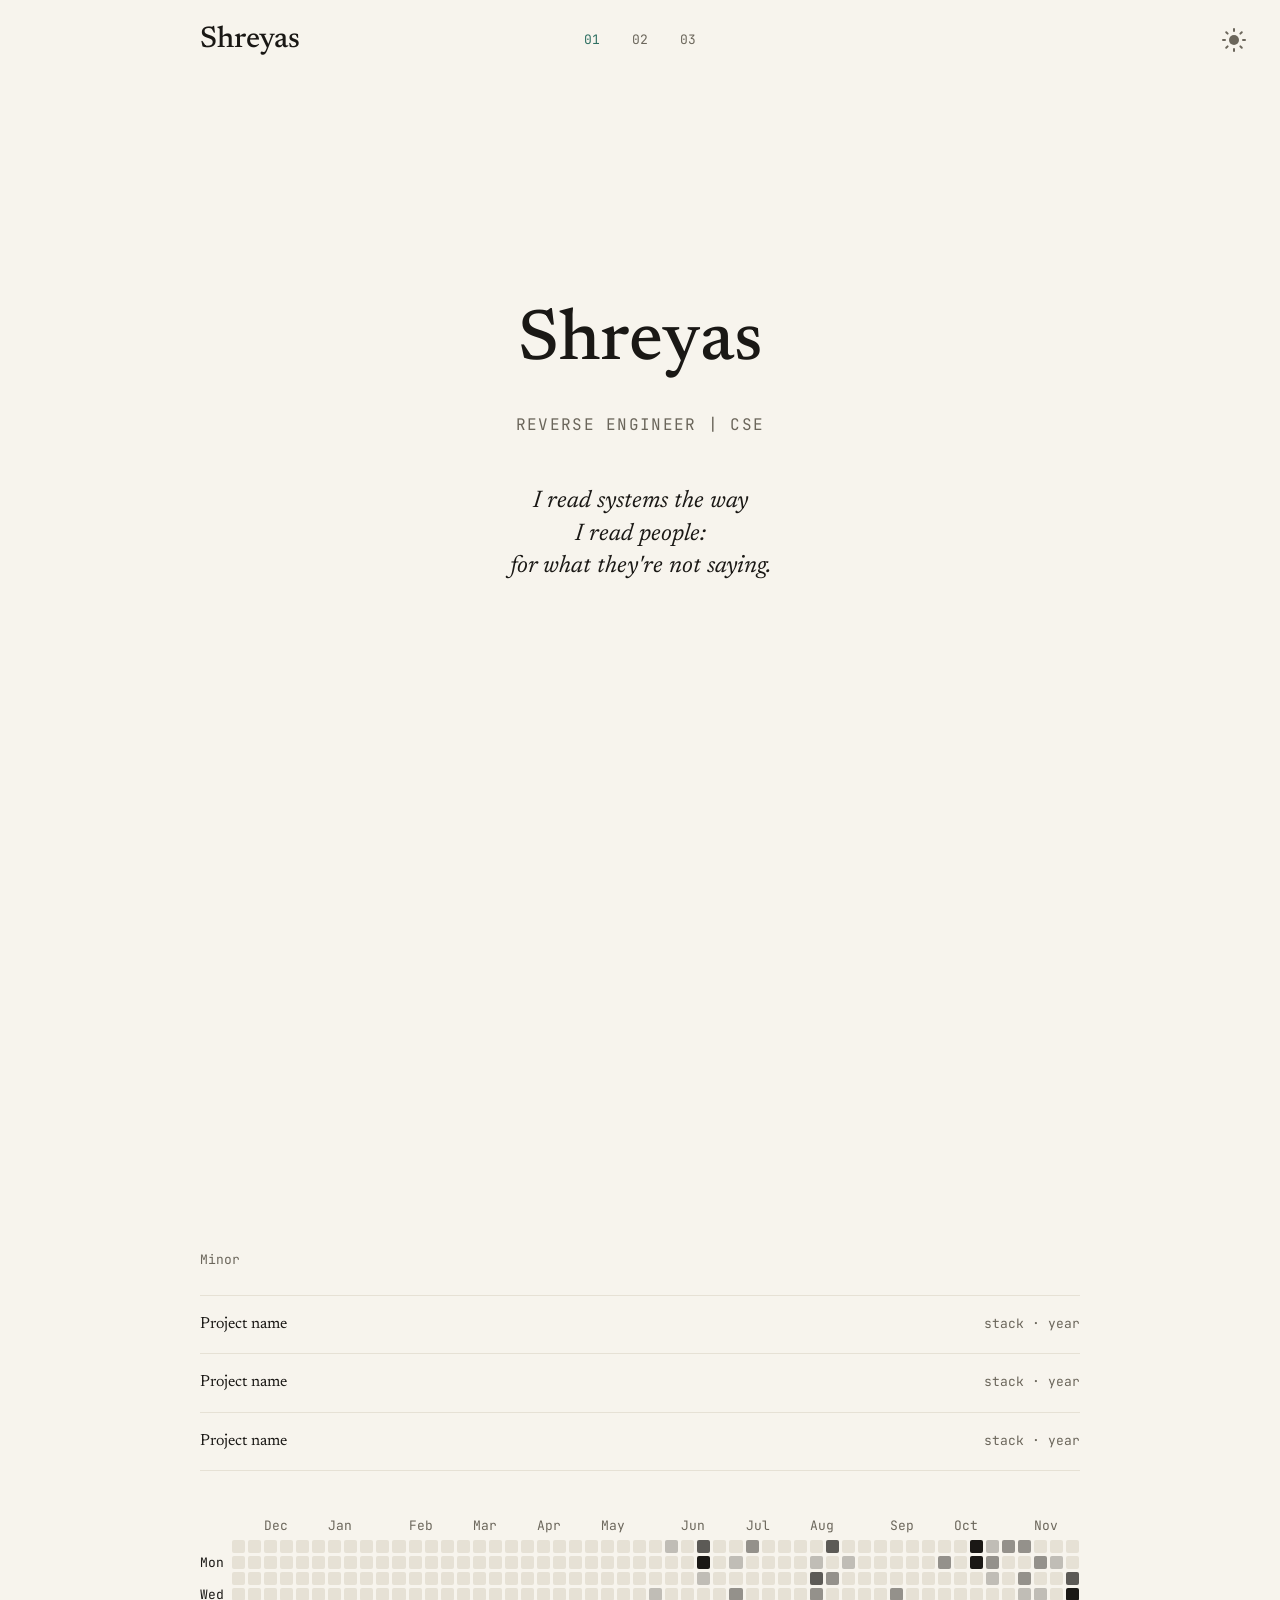
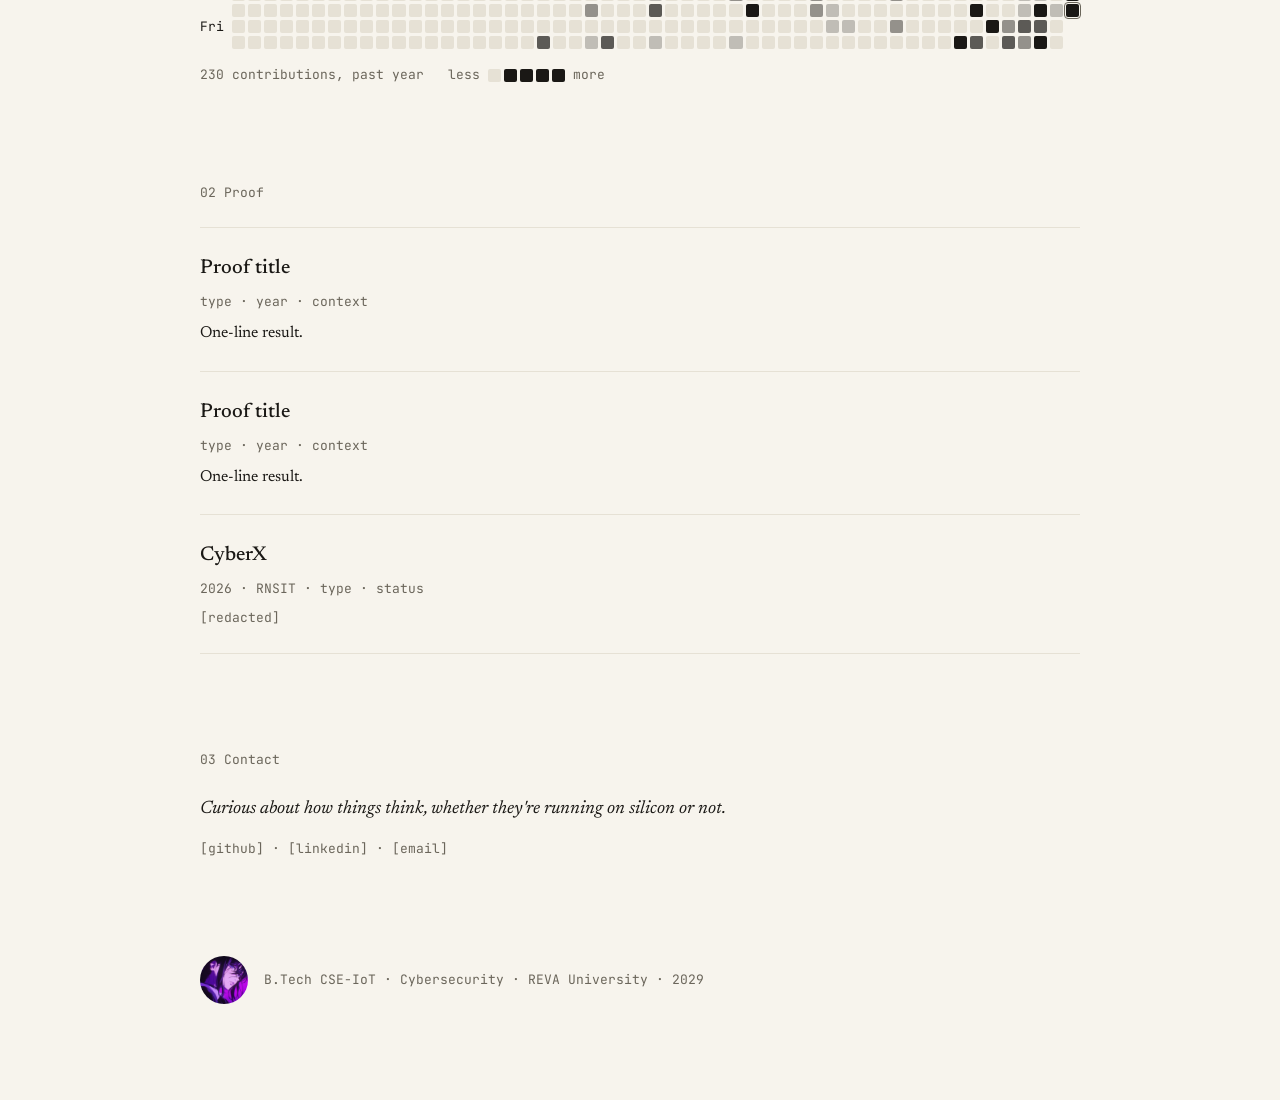
==== commit 35f84676: "data: refresh GitHub contribution snapshot (2026-11-19)" ====
--- a/index.html
+++ b/index.html
@@ -205,7 +205,7 @@
           </div>
           <div class="contrib-tooltip" aria-hidden="true"></div>
           <p class="contrib-meta">
-            <span class="contrib-total">148 contributions, past year</span>
+            <span class="contrib-total">230 contributions, past year</span>
             <span class="contrib-legend" role="group" aria-label="Filter contribution intensity">
               less
               <span class="contrib-swatches">
--- a/styles.css
+++ b/styles.css
@@ -704,6 +704,8 @@
   gap: var(--space-3);
   width: 100%;
   overflow-x: auto;
+  overscroll-behavior-x: contain;
+  scroll-padding-inline: var(--space-2);
   scrollbar-width: none;
   border-bottom: 1px solid var(--color-divider);
 }
@@ -781,7 +783,7 @@
   padding: 0;
   border: 0;
   opacity: 0;
-  transform: translateY(2px);
+  transform: translateX(calc(var(--panel-x, 0) * 4px));
   visibility: hidden;
   pointer-events: none;
   transition: opacity var(--dur-hover) var(--ease),
@@ -789,9 +791,13 @@
               visibility 0s linear var(--dur-hover);
 }
 
+.work-panels.is-enhanced .work-panel.is-staging {
+  transition: none;
+}
+
 .work-panels.is-enhanced .work-panel.is-current {
   opacity: 1;
-  transform: translateY(0);
+  transform: translateX(0);
   visibility: visible;
   pointer-events: auto;
   transition: opacity var(--dur-hover) var(--ease),
@@ -1119,6 +1125,8 @@
 .contrib-scroll {
   overflow-x: auto;
   overflow-y: hidden;
+  overscroll-behavior-x: contain;
+  scroll-padding-inline: var(--space-2);
   padding-block: 4px;
   margin-block: -4px;
   scrollbar-width: none;
@@ -1521,6 +1529,7 @@
   .work-link:active,
   .contact-link:active,
   .work-panels.is-enhanced .work-panel,
+  .work-panels.is-enhanced .work-panel.is-current,
   .minor-row:hover,
   .minor-row:focus-visible,
   .proof-row:hover,
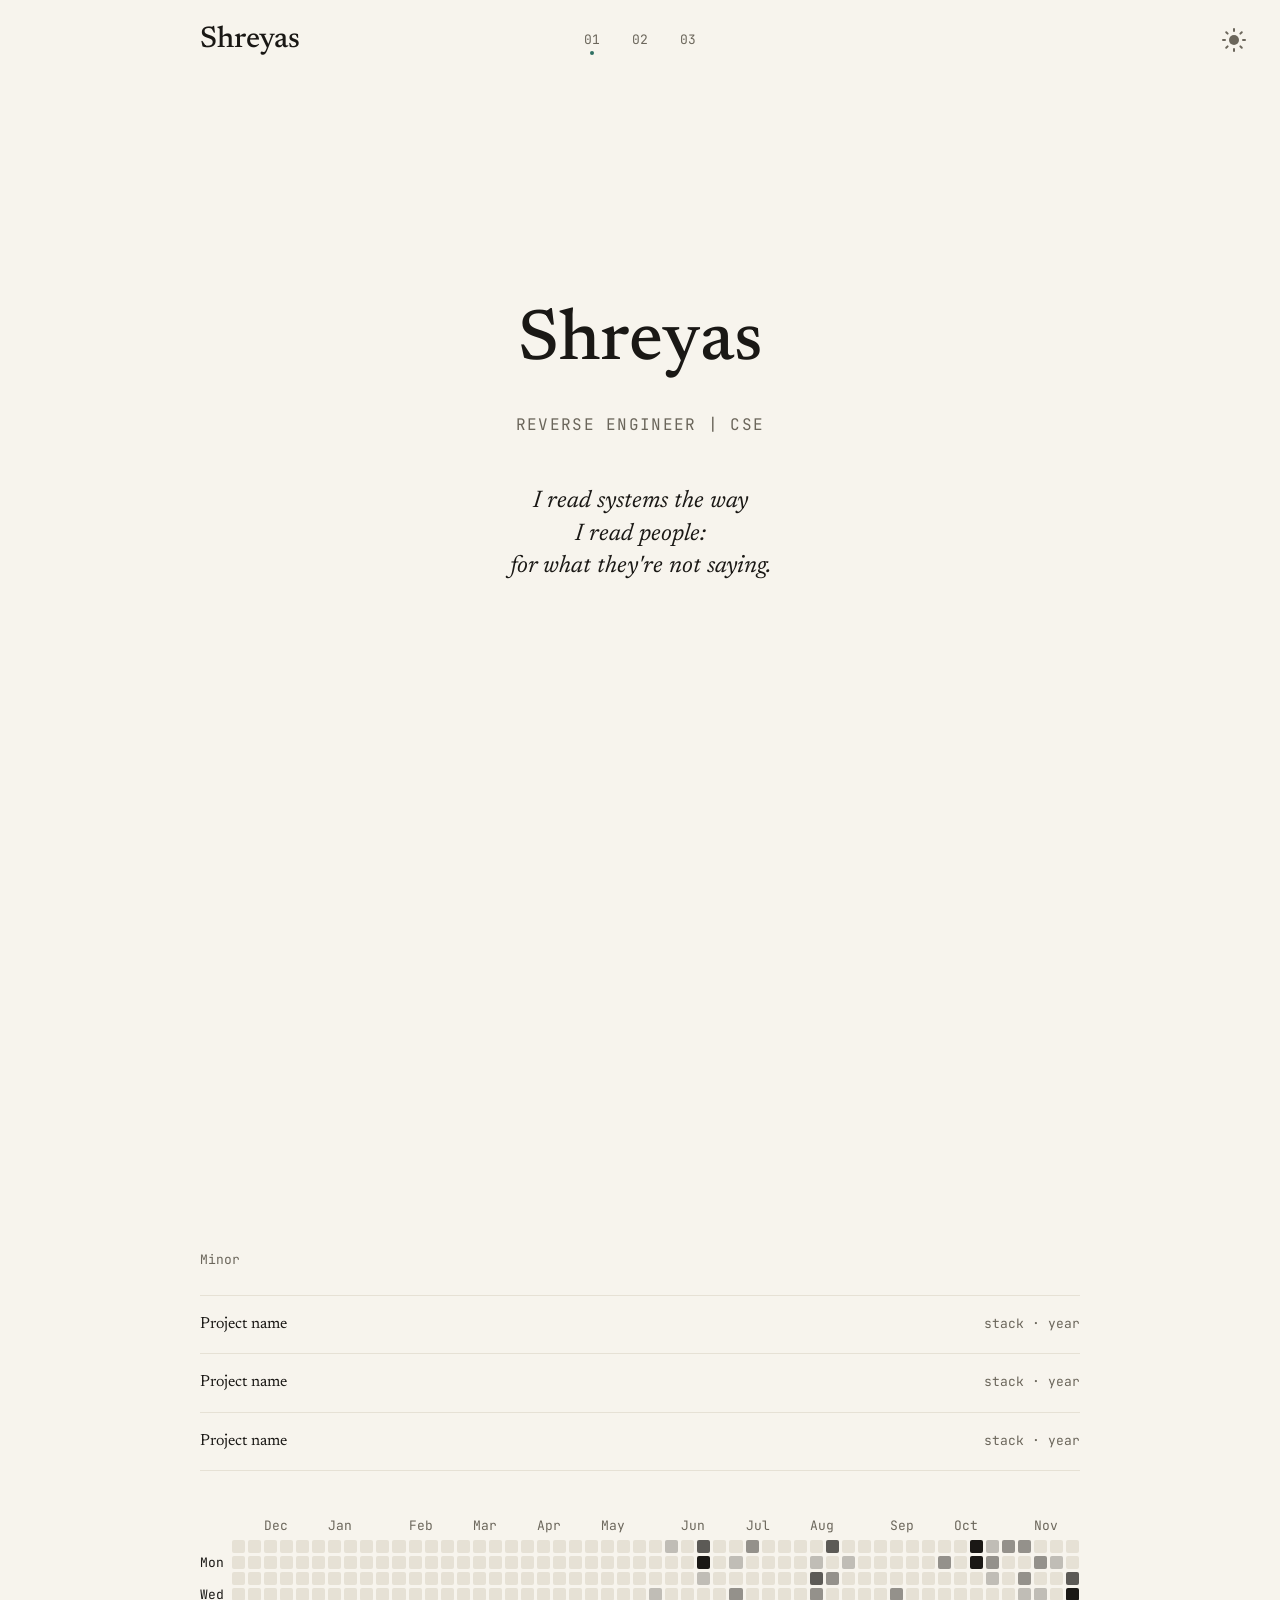
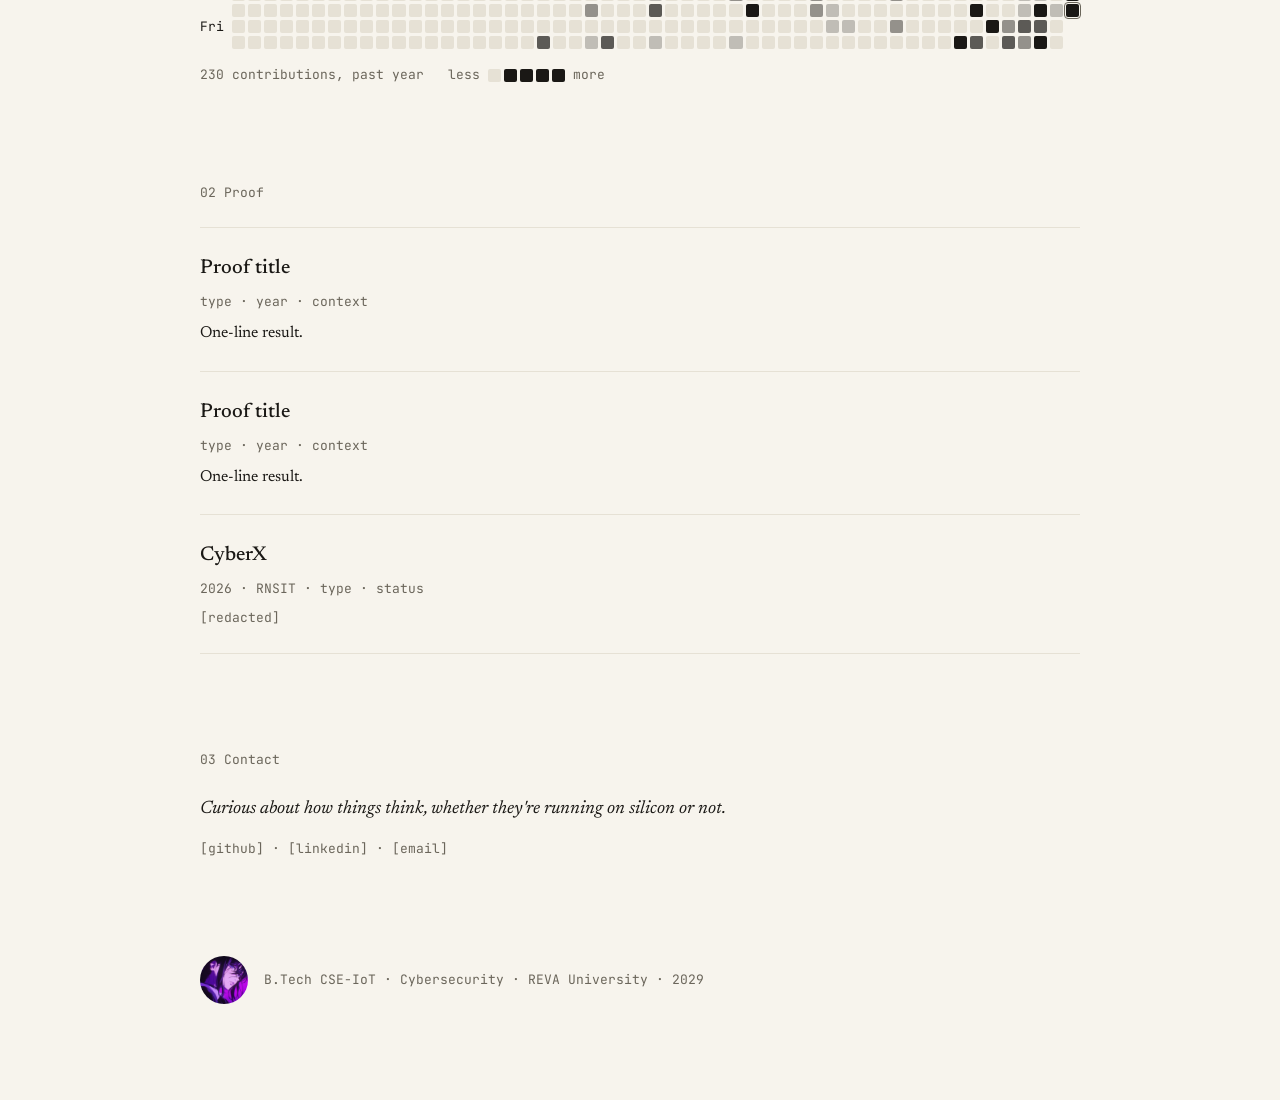
==== commit 7450a86c: "nav: replace active link color change with sliding dot" ====
--- a/index.html
+++ b/index.html
@@ -66,6 +66,7 @@
           -->
           <li><a href="#contact" class="nav-link" data-section="contact"><span class="nav-copy">Contact</span></a></li>
         </ul>
+        <span class="nav-dot" aria-hidden="true"></span>
       </nav>
     </div>
 
--- a/styles.css
+++ b/styles.css
@@ -434,6 +434,7 @@
 }
 
 .topbar nav {
+  position: relative;
   grid-column: 2;
   grid-row: 1;
   opacity: clamp(0, calc((var(--p) - 0.60) / 0.25), 1);
@@ -502,8 +503,26 @@
   content: counter(nav, decimal-leading-zero);
 }
 
-.nav-link[aria-current="location"] {
-  color: var(--color-accent);
+.nav-dot {
+  display: none;
+}
+
+.js .nav-dot {
+  position: absolute;
+  left: -2px;
+  bottom: 7px;
+  display: block;
+  width: 4px;
+  height: 4px;
+  border-radius: 50%;
+  background-color: var(--color-accent);
+  transform: translateX(var(--dot-x, 0px));
+  transition: none;
+  pointer-events: none;
+}
+
+.js .topbar nav.is-ready .nav-dot {
+  transition: transform var(--dur-reveal) var(--ease);
 }
 
 .nav-copy {
@@ -1503,6 +1522,8 @@
   a,
   .topbar-name,
   .nav-link,
+  .nav-dot,
+  .js .topbar nav.is-ready .nav-dot,
   .work-tab-underline,
   .work-tablist.is-ready .work-tab-underline,
   .work-panels.is-enhanced .work-panel,
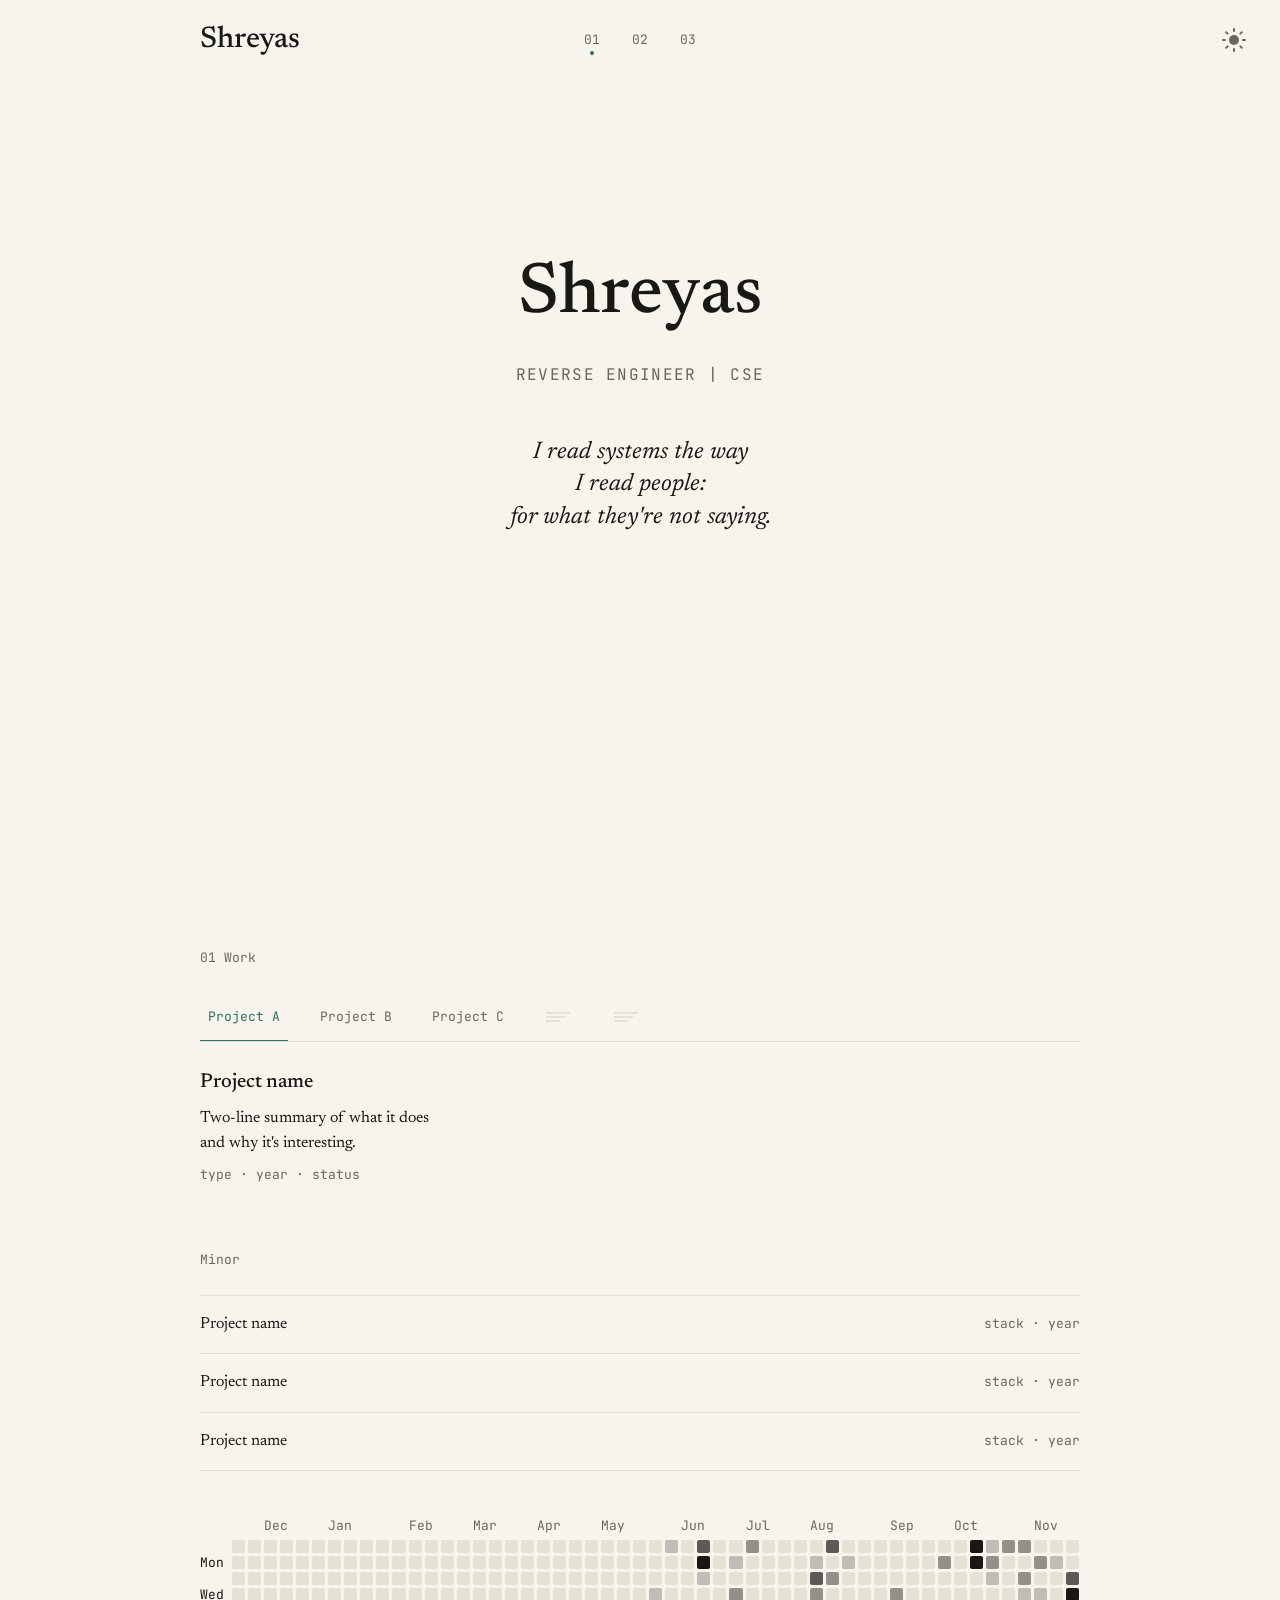
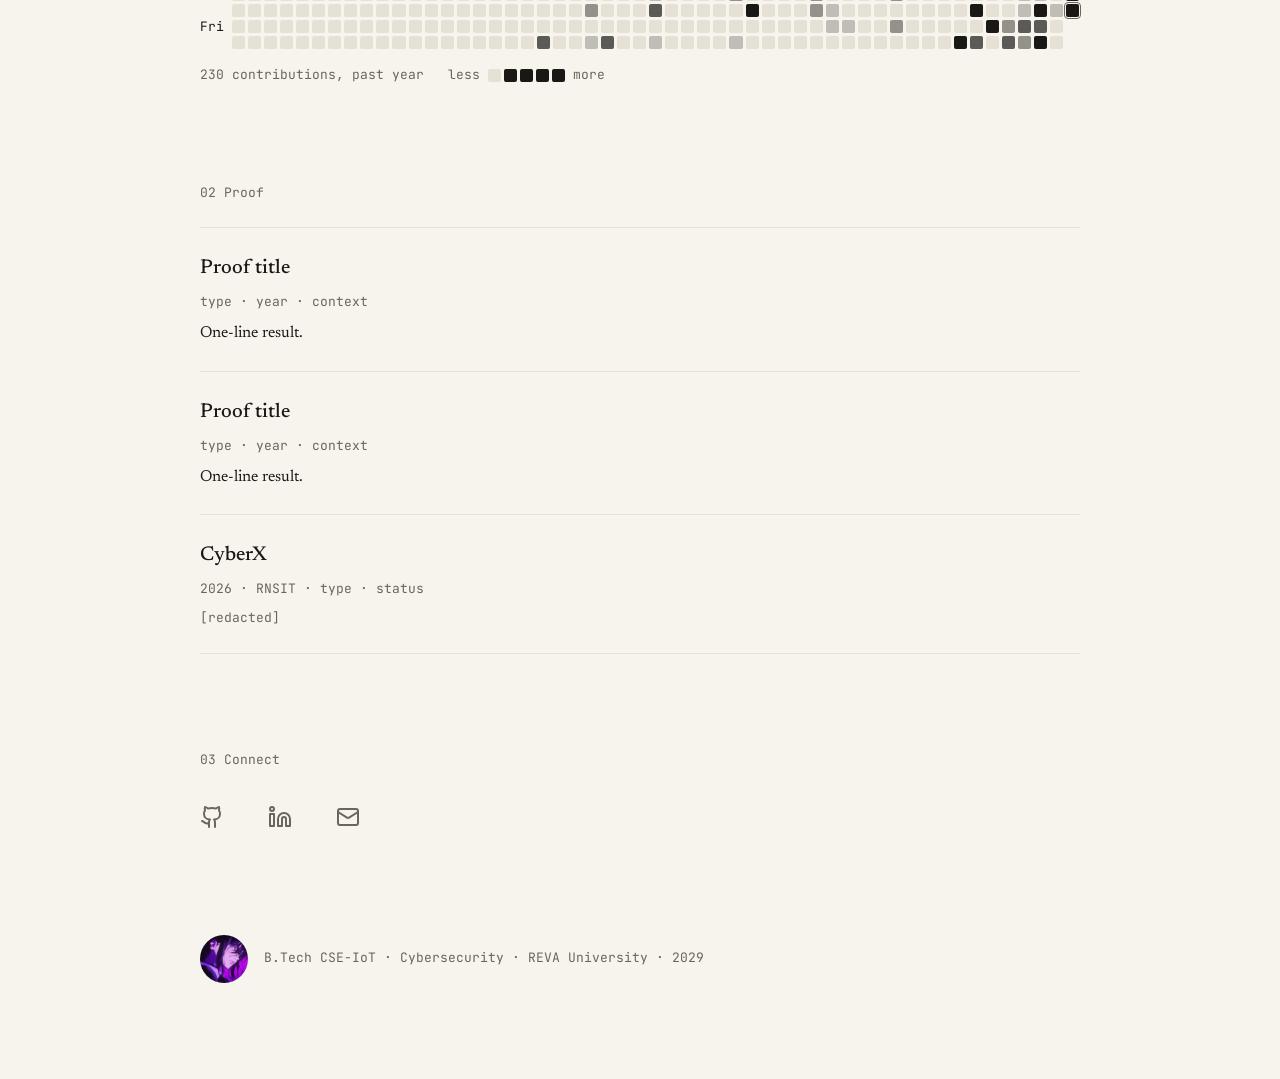
==== commit 0dbc843c: "connect: rename Contact to Connect and replace links with icon row" ====
--- a/index.html
+++ b/index.html
@@ -64,7 +64,7 @@
           <!-- Uncomment this link when enabling the Writeups section.
           <li><a href="#writeups" class="nav-link" data-section="writeups"><span class="nav-copy">Writeups</span></a></li>
           -->
-          <li><a href="#contact" class="nav-link" data-section="contact"><span class="nav-copy">Contact</span></a></li>
+          <li><a href="#connect" class="nav-link" data-section="connect"><span class="nav-copy">Connect</span></a></li>
         </ul>
         <span class="nav-dot" aria-hidden="true"></span>
       </nav>
@@ -251,16 +251,29 @@
       </section>
       -->
 
-      <section id="contact" class="section" aria-labelledby="contact-heading" data-reveal-group>
-        <h2 id="contact-heading" class="section-label reveal" style="--i:0">Contact</h2>
-        <p class="contact-statement reveal" style="--i:1">Curious about how things think, whether they're running on silicon or not.</p>
-        <p class="contact-links reveal" style="--i:2">
-          <a class="contact-link" href="https://github.com/ShreyasLoL" target="_blank" rel="noopener noreferrer">[github]</a>
-          <span aria-hidden="true">·</span>
-          <a class="contact-link" href="https://www.linkedin.com/in/shreyasis-5a87722b9/" target="_blank" rel="noopener noreferrer">[linkedin]</a>
-          <span aria-hidden="true">·</span>
-          <a class="contact-link" href="mailto:your-email@example.com" data-placeholder="email address">[email]</a>
-        </p>
+      <section id="connect" class="section" aria-labelledby="connect-heading" data-reveal-group>
+        <h2 id="connect-heading" class="section-label reveal" style="--i:0">Connect</h2>
+        <div class="connect-links">
+          <a class="connect-link reveal" style="--i:0" href="https://github.com/ShreyasLoL" target="_blank" rel="noopener noreferrer" aria-label="GitHub">
+            <svg width="24" height="24" viewBox="0 0 24 24" fill="none" stroke="currentColor" stroke-width="2" stroke-linecap="round" stroke-linejoin="round" aria-hidden="true">
+              <path d="M15 22v-4a4.8 4.8 0 0 0-1-3.5c3 0 6-2 6-5.5.08-1.25-.27-2.48-1-3.5.28-1.15.28-2.35 0-3.5 0 0-1 0-3 1.5-2.64-.5-5.36-.5-8 0C6 2 5 2 5 2c-.3 1.15-.3 2.35 0 3.5A5.4 5.4 0 0 0 4 9c0 3.5 3 5.5 6 5.5-.39.49-.68 1.05-.85 1.65-.17.6-.22 1.23-.15 1.85v4"/>
+              <path d="M9 18c-4.51 2-5-2-7-2"/>
+            </svg>
+          </a>
+          <a class="connect-link reveal" style="--i:1" href="https://www.linkedin.com/in/shreyasis-5a87722b9/" target="_blank" rel="noopener noreferrer" aria-label="LinkedIn">
+            <svg width="24" height="24" viewBox="0 0 24 24" fill="none" stroke="currentColor" stroke-width="2" stroke-linecap="round" stroke-linejoin="round" aria-hidden="true">
+              <path d="M16 8a6 6 0 0 1 6 6v7h-4v-7a2 2 0 0 0-2-2 2 2 0 0 0-2 2v7h-4v-7a6 6 0 0 1 6-6z"/>
+              <rect width="4" height="12" x="2" y="9"/>
+              <circle cx="4" cy="4" r="2"/>
+            </svg>
+          </a>
+          <a class="connect-link reveal" style="--i:2" href="mailto:your-email@example.com" data-placeholder="email address" aria-label="Email">
+            <svg width="24" height="24" viewBox="0 0 24 24" fill="none" stroke="currentColor" stroke-width="2" stroke-linecap="round" stroke-linejoin="round" aria-hidden="true">
+              <rect width="20" height="16" x="2" y="4" rx="2"/>
+              <path d="m22 7-8.97 5.7a1.94 1.94 0 0 1-2.06 0L2 7"/>
+            </svg>
+          </a>
+        </div>
       </section>
 
       <div class="hero-education">
--- a/styles.css
+++ b/styles.css
@@ -195,7 +195,6 @@
 html {
   scroll-behavior: smooth;
   scrollbar-width: none;
-  scroll-snap-type: y proximity;
 }
 
 html::-webkit-scrollbar {
@@ -543,16 +542,18 @@
 }
 
 .hero {
-  display: grid;
-  place-items: center;
-  height: 100svh;
+  display: flex;
+  flex-direction: column;
+  align-items: center;
   min-height: 100svh;
-  padding-block: var(--height-topbar) var(--space-5);
+  padding-top: max(var(--height-topbar), 28svh);
+  padding-bottom: 0;
   text-align: center;
-  scroll-snap-align: start;
 }
 
 .hero-content {
+  position: sticky;
+  top: max(var(--height-topbar), 28svh);
   display: flex;
   flex-direction: column;
   align-items: center;
@@ -565,8 +566,8 @@
   font-weight: var(--weight-medium);
   line-height: 1.2;
   text-wrap: balance;
-  opacity: clamp(0, calc((0.65 - var(--p)) / 0.55), 1);
-  transform: translateY(calc(-24px * clamp(0, calc(var(--p) / 0.65), 1)));
+  opacity: clamp(0, calc((0.78 - var(--p, 0)) / 0.40), 1);
+  transform: translateY(calc(-24px * clamp(0, calc((var(--p, 0) - 0.20) / 0.58), 1)));
 }
 
 .hero-name.is-entering,
@@ -589,8 +590,8 @@
   font-weight: var(--weight-normal);
   color: var(--color-secondary);
   letter-spacing: 0.08em;
-  opacity: clamp(0, calc((0.50 - var(--p)) / 0.50), 1);
-  transform: translateY(calc(-16px * clamp(0, calc(var(--p) / 0.50), 1)));
+  opacity: clamp(0, calc((0.84 - var(--p, 0)) / 0.40), 1);
+  transform: translateY(calc(-16px * clamp(0, calc((var(--p, 0) - 0.24) / 0.60), 1)));
   margin-top: var(--space-3);
 }
 
@@ -601,8 +602,8 @@
   line-height: 1.35;
   color: var(--color-text);
   text-wrap: balance;
-  opacity: clamp(0, calc((0.35 - var(--p)) / 0.35), 1);
-  transform: translateY(calc(-8px * clamp(0, calc(var(--p) / 0.35), 1)));
+  opacity: clamp(0, calc((0.94 - var(--p, 0)) / 0.42), 1);
+  transform: translateY(calc(-8px * clamp(0, calc((var(--p, 0) - 0.28) / 0.66), 1)));
   margin-top: var(--space-4);
 }
 
@@ -676,8 +677,6 @@
   margin-bottom: var(--space-5);
   scroll-margin-top: var(--height-topbar);
 }
-
-#work { scroll-snap-align: start; }
 
 .content-column > .section {
   counter-increment: section;
@@ -1057,7 +1056,7 @@
 }
 
 /* ============================================================
-   Proof rows and contact
+   Proof rows and connect
    ============================================================ */
 
 .proof-row {
@@ -1099,21 +1098,54 @@
   margin-top: var(--space-1);
 }
 
-.contact-statement {
-  margin-bottom: var(--space-2);
-  font-size: var(--size-statement);
-  font-style: italic;
-  text-wrap: balance;
-}
-
-.contact-links {
+.connect-links {
   display: flex;
-  flex-wrap: wrap;
-  align-items: center;
-  gap: var(--space-1);
-  font-family: var(--font-mono);
-  font-size: var(--size-meta);
+  align-items: center;
+  gap: var(--space-3);
+}
+
+.connect-link {
+  display: inline-flex;
+  align-items: center;
+  justify-content: center;
+  width: 44px;
+  height: 44px;
   color: var(--color-secondary);
+  transition: color var(--dur-hover) var(--ease),
+              transform var(--dur-hover) var(--ease),
+              scale var(--dur-press) var(--ease);
+}
+
+.connect-link:first-child {
+  margin-left: calc((24px - 44px) / 2);
+}
+
+.connect-link svg {
+  display: block;
+}
+
+.js .connect-link.reveal.visible {
+  transition: opacity var(--dur-reveal) var(--ease) var(--reveal-delay),
+              translate var(--dur-reveal) var(--ease) var(--reveal-delay),
+              color var(--dur-hover) var(--ease),
+              transform var(--dur-hover) var(--ease),
+              scale var(--dur-press) var(--ease);
+}
+
+@media (hover: hover) {
+  .connect-link:hover {
+    color: var(--color-accent);
+    transform: translateY(-2px);
+  }
+}
+
+.connect-link:focus-visible {
+  color: var(--color-accent);
+  transform: translateY(-2px);
+}
+
+.connect-link:active {
+  scale: 0.94;
 }
 
 /* ============================================================
@@ -1420,7 +1452,7 @@
   line-height: var(--leading-body);
 }
 
-.contact-link {
+.return-link {
   display: inline-block;
   font-family: var(--font-mono);
   font-size: var(--size-meta);
@@ -1430,12 +1462,12 @@
 }
 
 @media (hover: hover) {
-  .contact-link:hover {
+  .return-link:hover {
     color: var(--color-accent);
   }
 }
 
-.contact-link:active {
+.return-link:active {
   transform: translateY(1px);
 }
 /* ============================================================
@@ -1444,7 +1476,7 @@
 
 @media (max-width: 720px) {
   .content-column {
-    padding-bottom: calc(var(--space-5) + env(safe-area-inset-bottom));
+    padding-bottom: calc(var(--space-4) + env(safe-area-inset-bottom));
   }
 
   .section {
@@ -1485,7 +1517,10 @@
 @media (prefers-reduced-motion: reduce) {
   html {
     scroll-behavior: auto;
-    scroll-snap-type: none;
+  }
+
+  .hero-content {
+    position: static;
   }
 
   .hero-name.is-entering,
@@ -1494,22 +1529,23 @@
     animation: none;
   }
 
-  .topbar-name { opacity: clamp(0, calc((var(--p) - 0.5) * 2), 1); }
+  .topbar-name { opacity: clamp(0, calc((var(--p, 0) - 0.5) * 2), 1); }
 
   .hero-name,
   .hero-title,
   .hero-quote {
-    opacity: clamp(0, calc(1 - (var(--p) * 2)), 1);
+    opacity: 1;
     transform: none;
   }
 
   #work > .section-label,
   #work .work-tablist,
   #work .work-panels {
+    opacity: 1;
     transform: none;
   }
 
-  .topbar nav { opacity: clamp(0, calc((var(--p) - 0.5) * 2), 1); transition: none; }
+  .topbar nav { opacity: clamp(0, calc((var(--p, 0) - 0.5) * 2), 1); transition: none; }
 
   .js .reveal,
   .js .reveal.visible {
@@ -1535,11 +1571,14 @@
   .proof-row,
   .contrib-grid .contrib-cell,
   .contrib-tooltip,
-  .contact-link {
+  .connect-link,
+  .js .connect-link.reveal.visible,
+  .return-link {
     transition: none !important;
   }
 
-  .theme-toggle:hover svg {
+  .theme-toggle:hover svg,
+  .connect-link:active {
     scale: 1;
   }
 
@@ -1548,7 +1587,9 @@
   .nav-link:active,
   .work-tab:active,
   .work-link:active,
-  .contact-link:active,
+  .return-link:active,
+  .connect-link:hover,
+  .connect-link:focus-visible,
   .work-panels.is-enhanced .work-panel,
   .work-panels.is-enhanced .work-panel.is-current,
   .minor-row:hover,
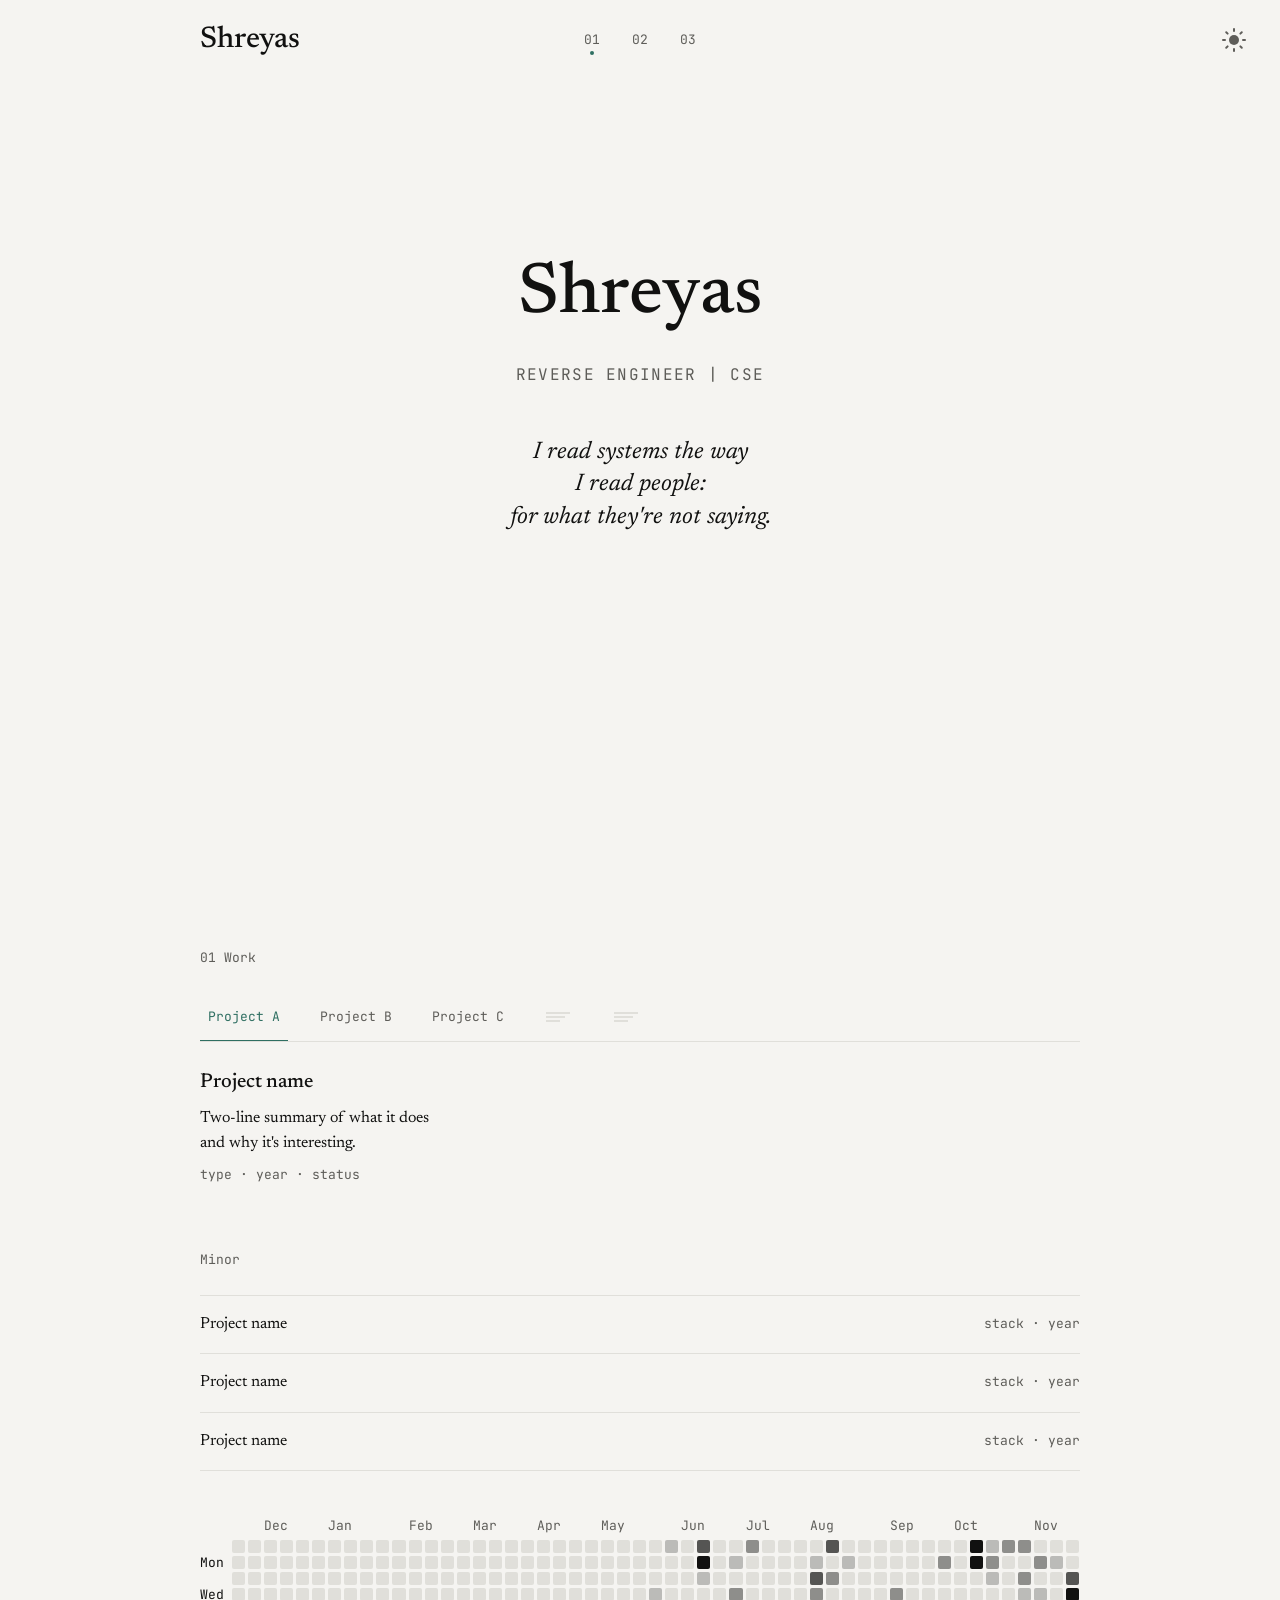
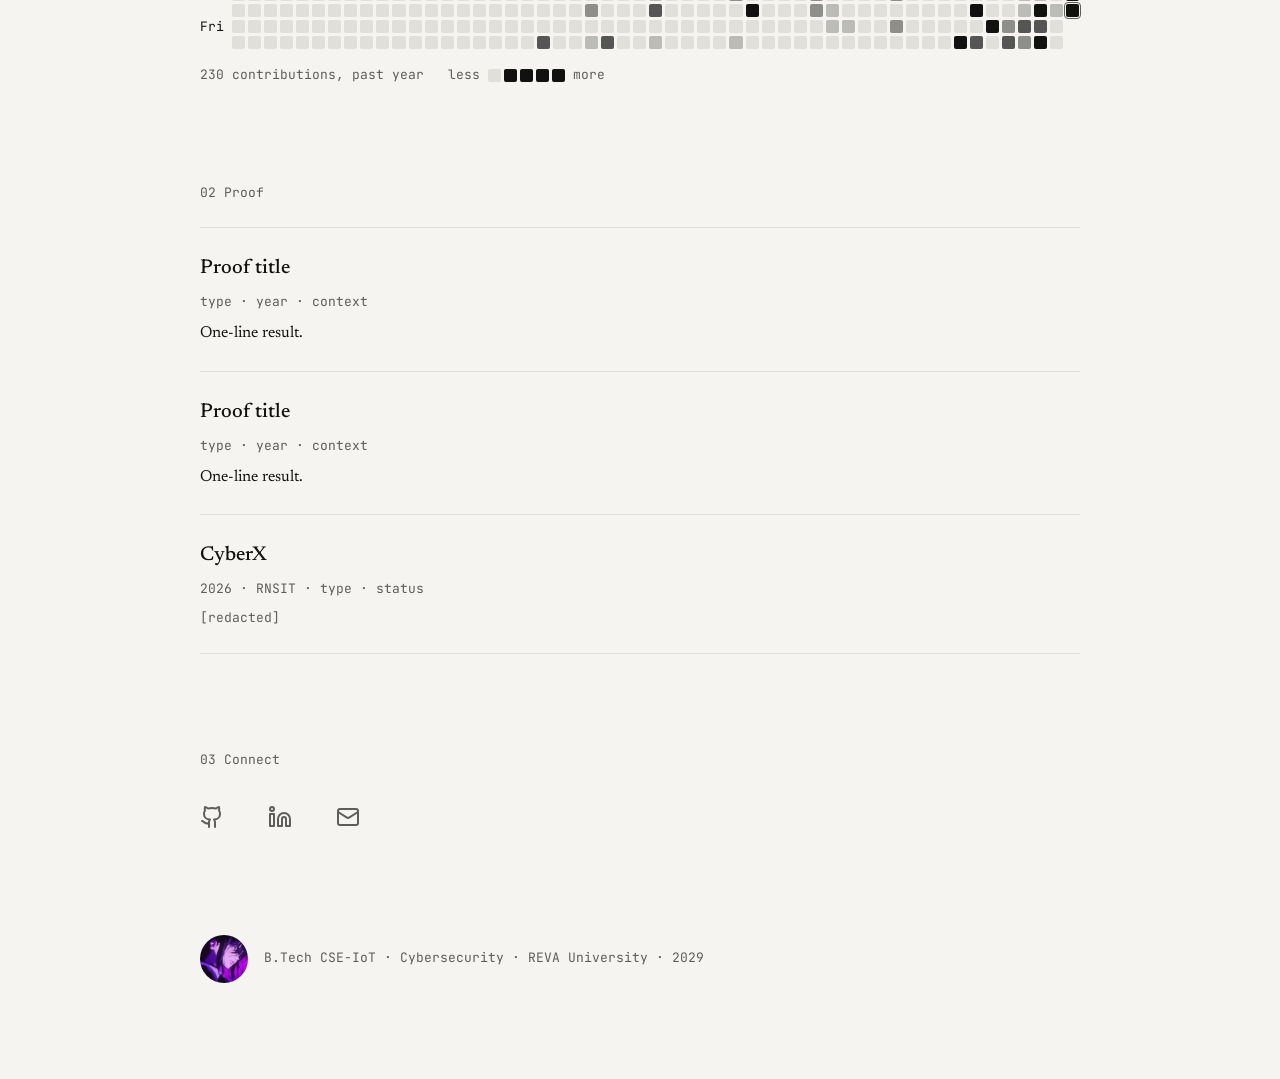
==== commit 03edd7e9: "style: adopt paper and ink high contrast neutral palette" ====
--- a/index.html
+++ b/index.html
@@ -24,9 +24,9 @@
   <link rel="preload" href="assets/fonts/jetbrains-mono.woff2" as="font" type="font/woff2" crossorigin>
 
   <!-- Browser chrome: --color-bg per theme. These values mirror the CSS tokens. -->
-  <meta name="theme-color" content="#F7F4ED">
-  <meta name="theme-color" content="#F7F4ED" media="(prefers-color-scheme: light)">
-  <meta name="theme-color" content="#0F0E0E" media="(prefers-color-scheme: dark)">
+  <meta name="theme-color" content="#F5F4F1">
+  <meta name="theme-color" content="#F5F4F1" media="(prefers-color-scheme: light)">
+  <meta name="theme-color" content="#0B0B0B" media="(prefers-color-scheme: dark)">
 
   <!-- Theme Initialization to prevent FOUC -->
   <script>
--- a/styles.css
+++ b/styles.css
@@ -116,10 +116,10 @@
   --stagger: 40ms;
 
   /* ---- Light palette (default) ---- */
-  --color-bg: #F7F4ED;
-  --color-divider: #E6E1D5;
-  --color-secondary: #6B665B;
-  --color-text: #1A1815;
+  --color-bg: #F5F4F1;
+  --color-divider: #E0DFDA;
+  --color-secondary: #5E5D59;
+  --color-text: #111110;
   --color-accent: #2F6F62;
 
   /* ---- Theme toggle morph state (light: sun) ---- */
@@ -137,10 +137,10 @@
 /* ---- Dark palette ---- */
 @media (prefers-color-scheme: dark) {
   :root:not([data-theme="light"]) {
-    --color-bg: #0F0E0E;
-    --color-divider: #282624;
-    --color-secondary: #8F8B82;
-    --color-text: #ECE8DF;
+    --color-bg: #0B0B0B;
+    --color-divider: #1C1C1C;
+    --color-secondary: #8A8A87;
+    --color-text: #F0EFEC;
     --color-accent: #5FB3A0;
     --toggle-rot: 40deg;
     --toggle-core-scale: 1.35;
@@ -153,10 +153,10 @@
 }
 
 :root[data-theme="dark"] {
-  --color-bg: #0F0E0E;
-  --color-divider: #282624;
-  --color-secondary: #8F8B82;
-  --color-text: #ECE8DF;
+  --color-bg: #0B0B0B;
+  --color-divider: #1C1C1C;
+  --color-secondary: #8A8A87;
+  --color-text: #F0EFEC;
   --color-accent: #5FB3A0;
   --toggle-rot: 40deg;
   --toggle-core-scale: 1.35;
@@ -168,10 +168,10 @@
 }
 
 :root[data-theme="light"] {
-  --color-bg: #F7F4ED;
-  --color-divider: #E6E1D5;
-  --color-secondary: #6B665B;
-  --color-text: #1A1815;
+  --color-bg: #F5F4F1;
+  --color-divider: #E0DFDA;
+  --color-secondary: #5E5D59;
+  --color-text: #111110;
   --color-accent: #2F6F62;
   --toggle-rot: 0deg;
   --toggle-core-scale: 1;
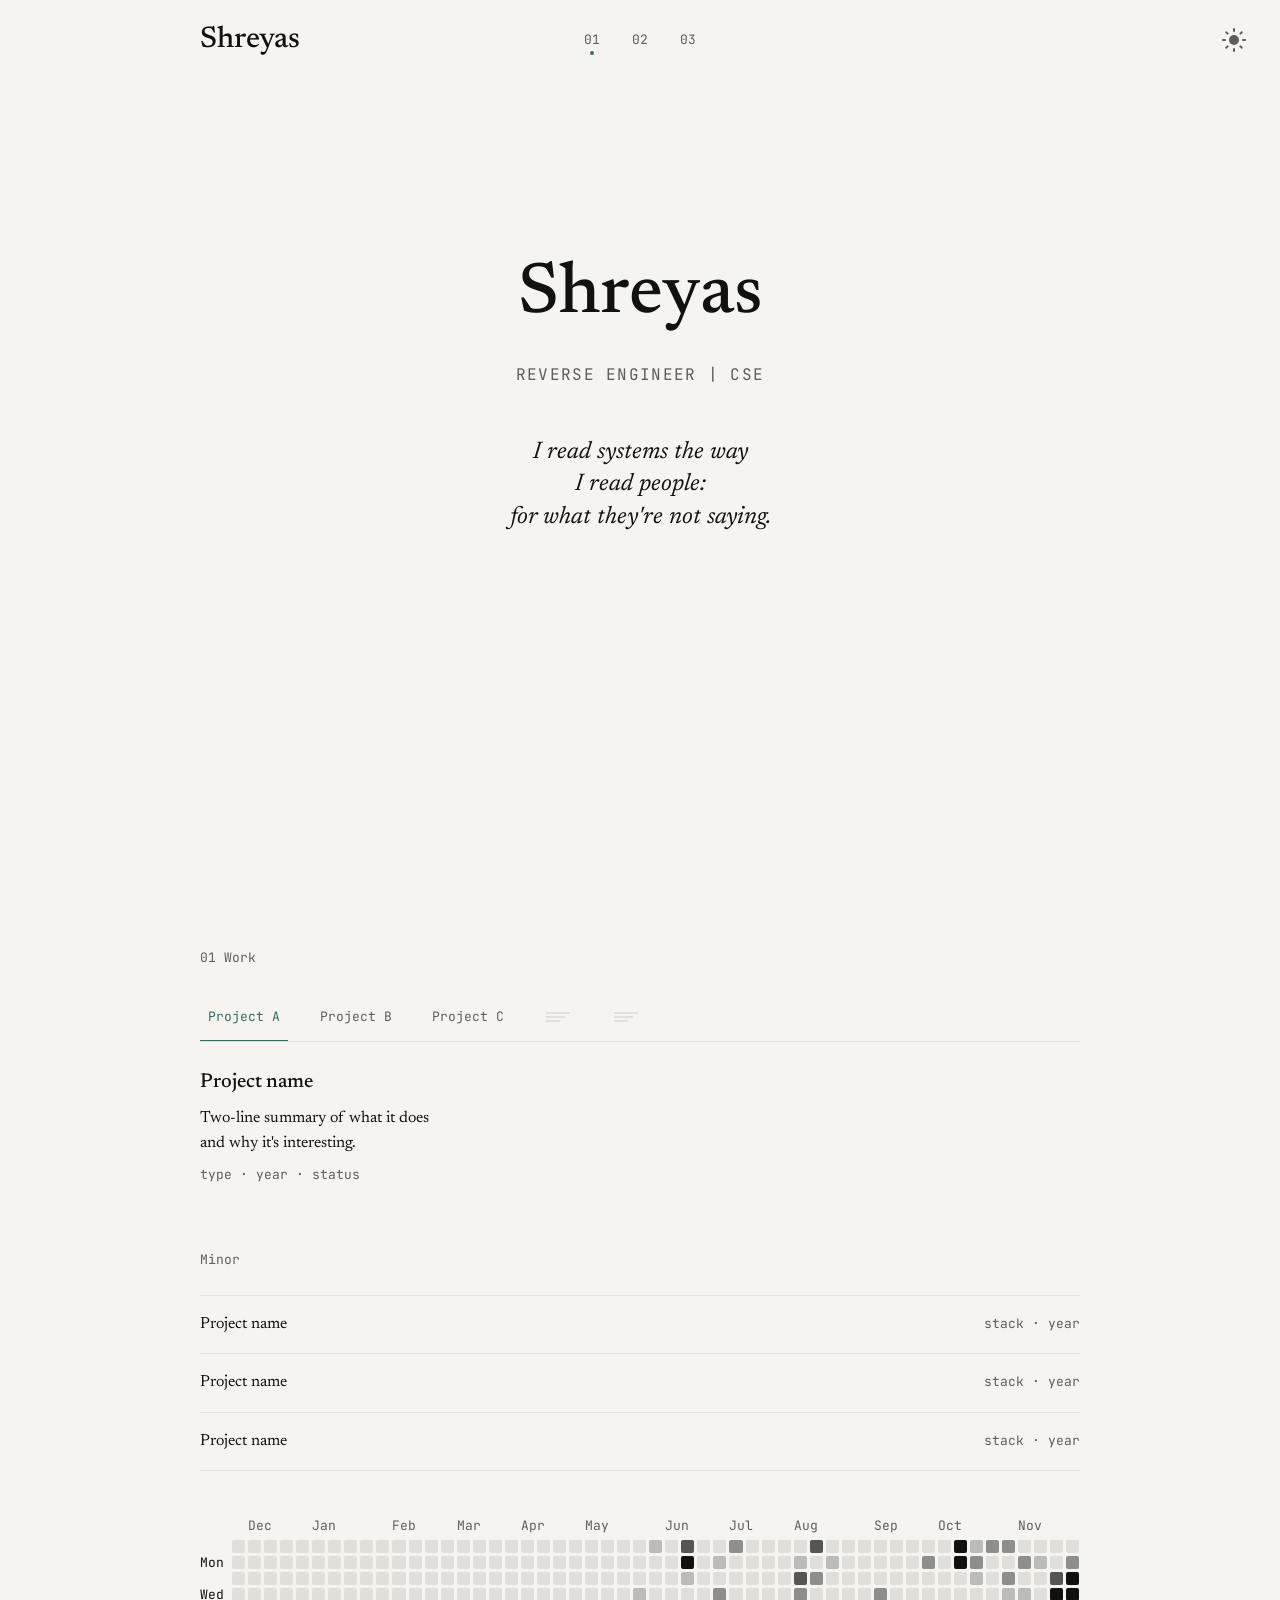
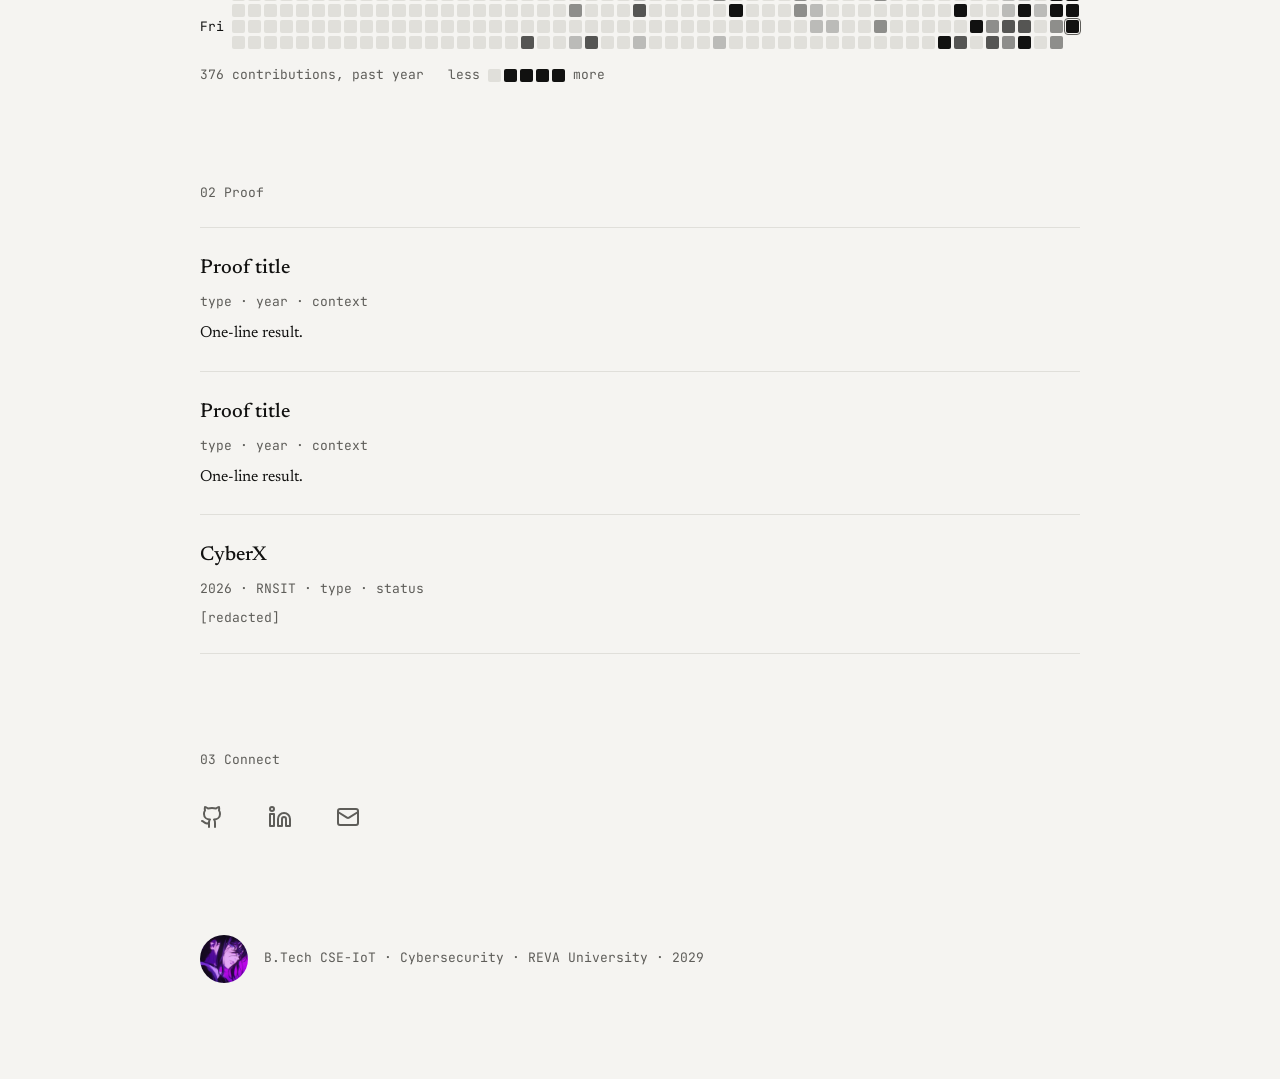
==== commit a9969664: "data: refresh GitHub contribution snapshot (2026-11-27)" ====
--- a/index.html
+++ b/index.html
@@ -206,7 +206,7 @@
           </div>
           <div class="contrib-tooltip" aria-hidden="true"></div>
           <p class="contrib-meta">
-            <span class="contrib-total">230 contributions, past year</span>
+            <span class="contrib-total">376 contributions, past year</span>
             <span class="contrib-legend" role="group" aria-label="Filter contribution intensity">
               less
               <span class="contrib-swatches">
